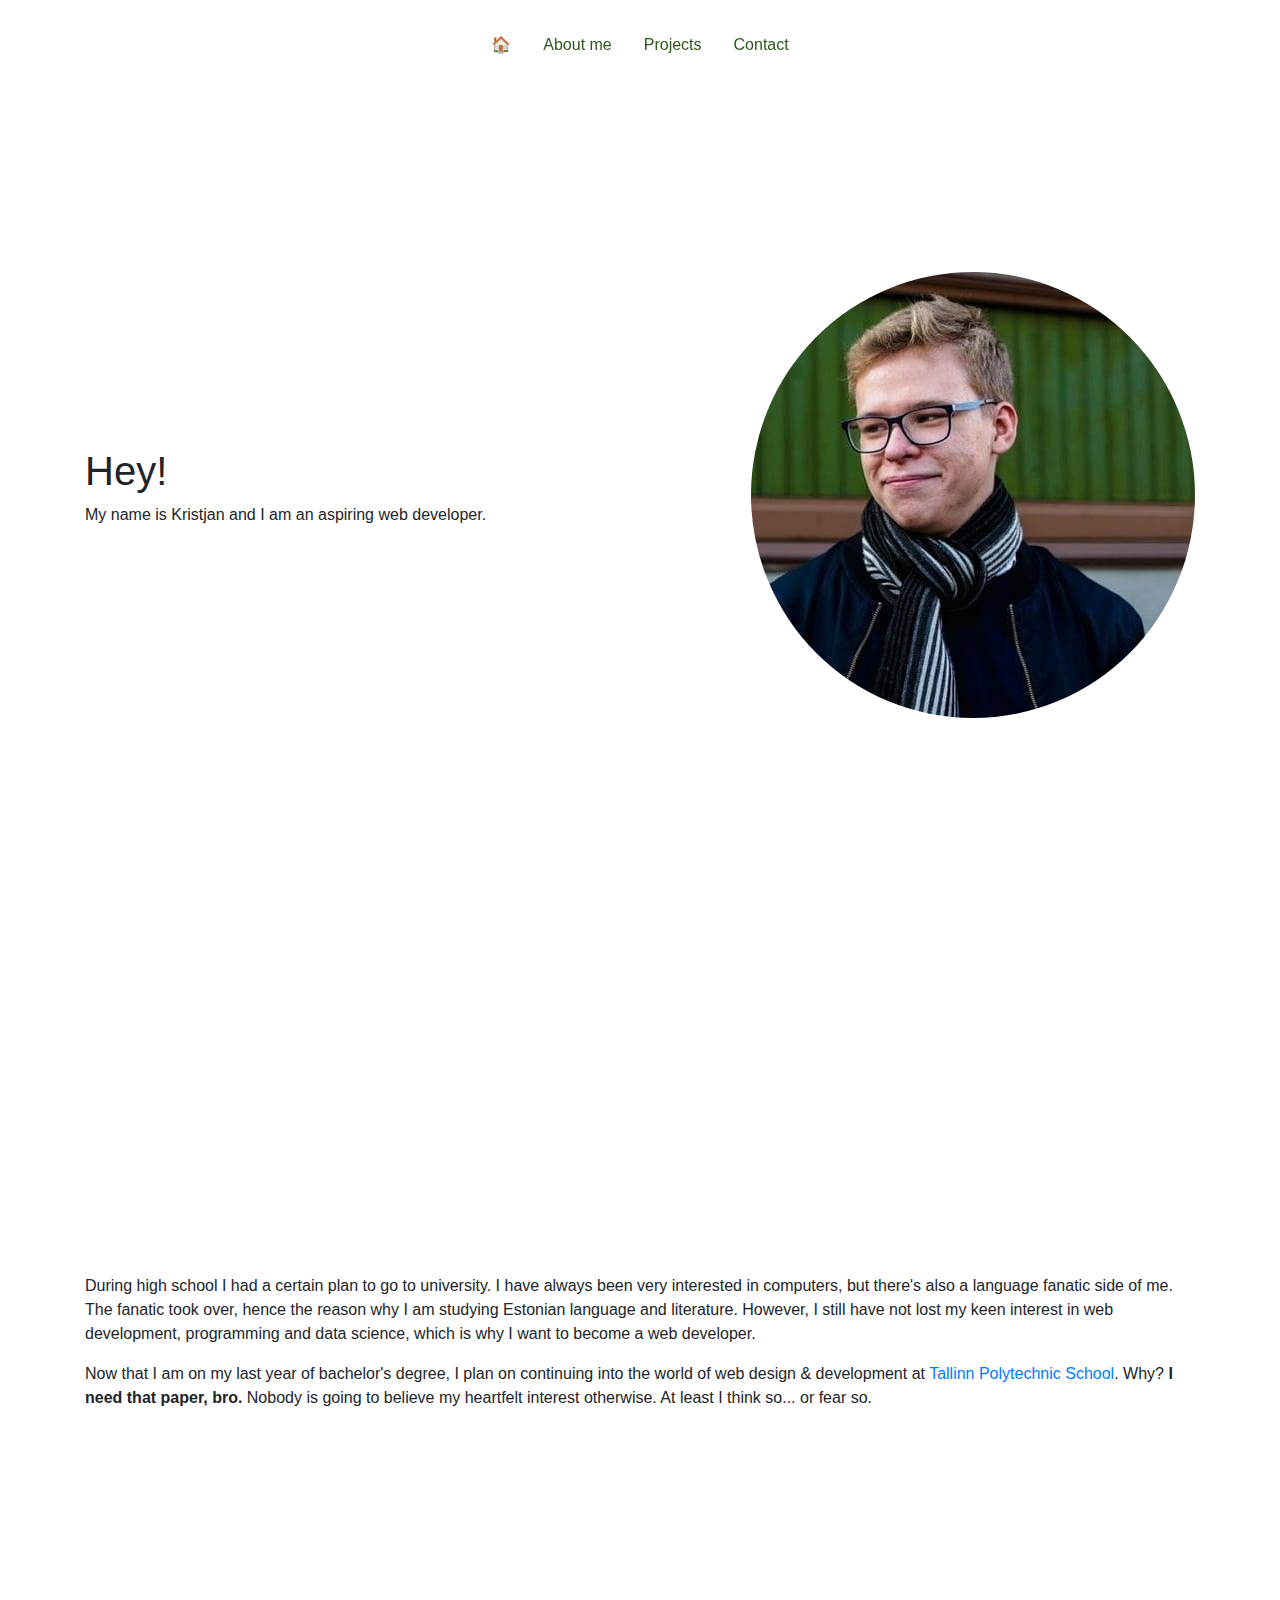
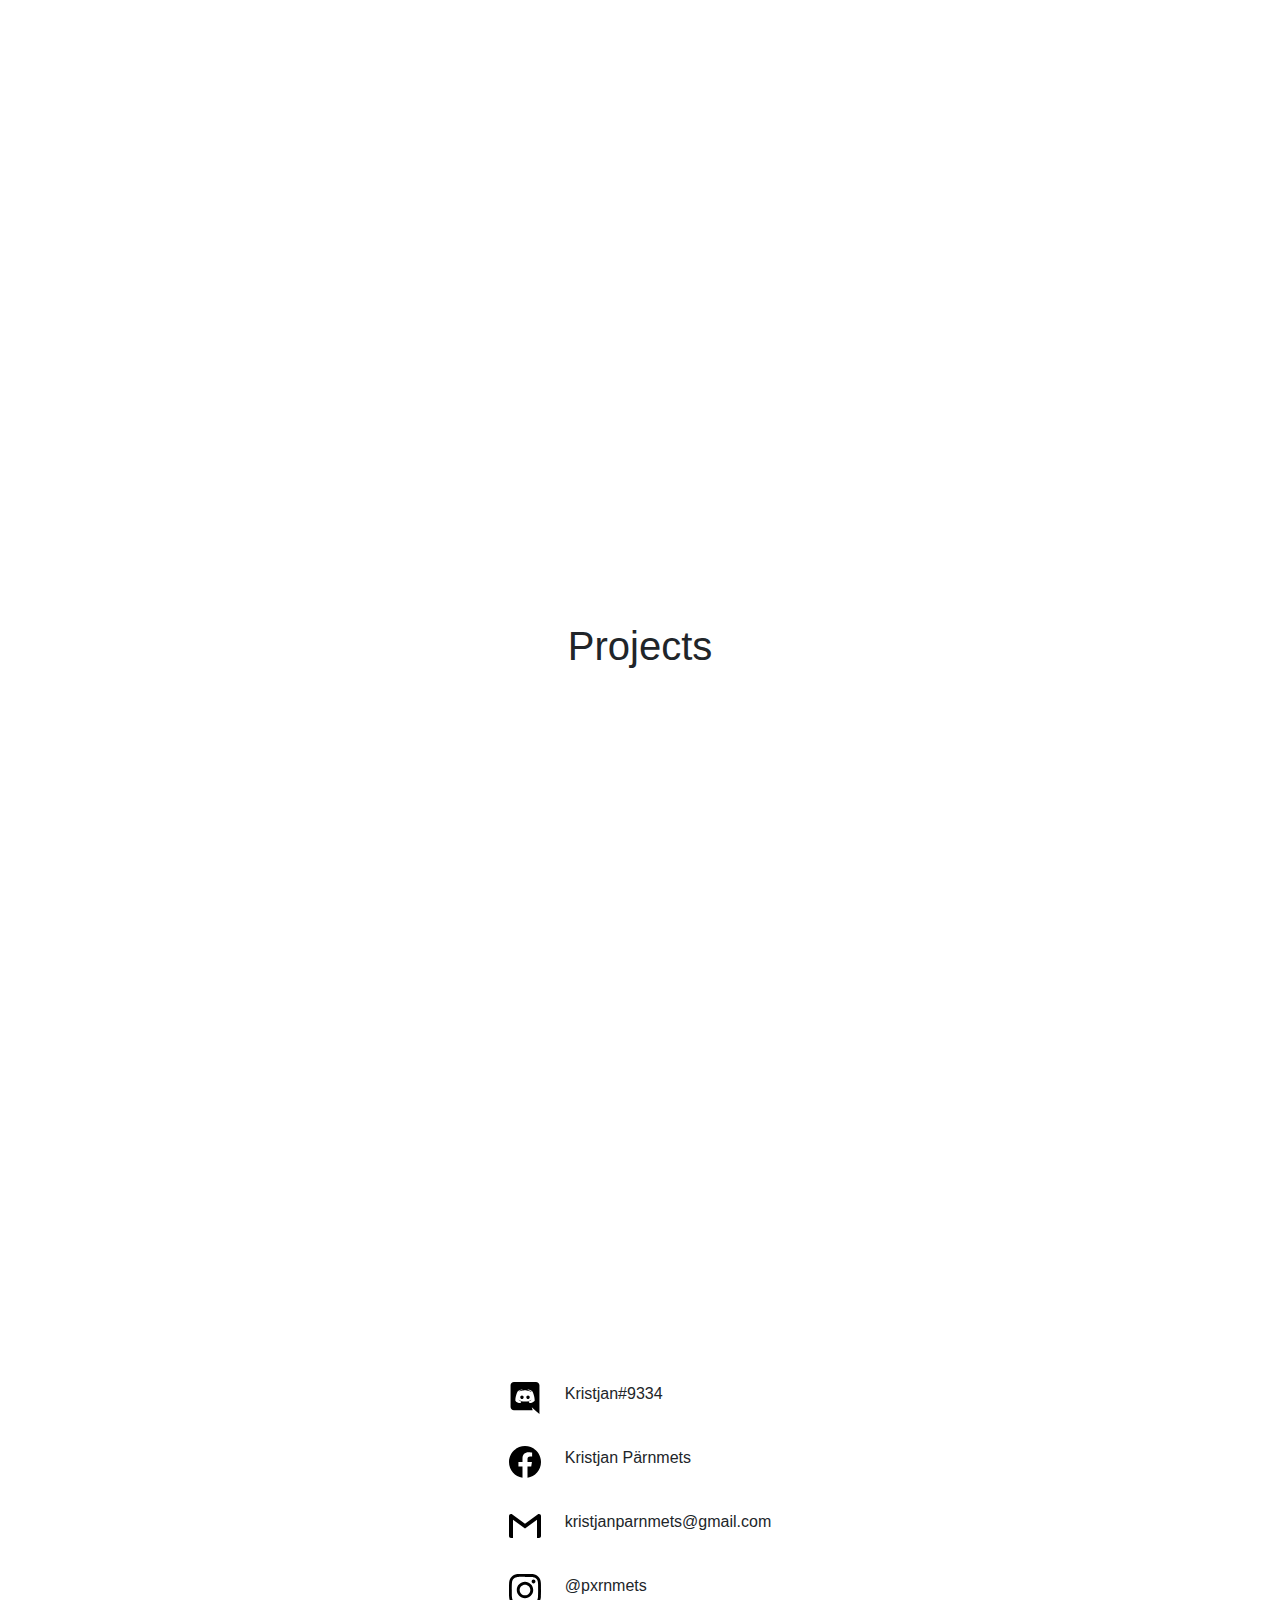
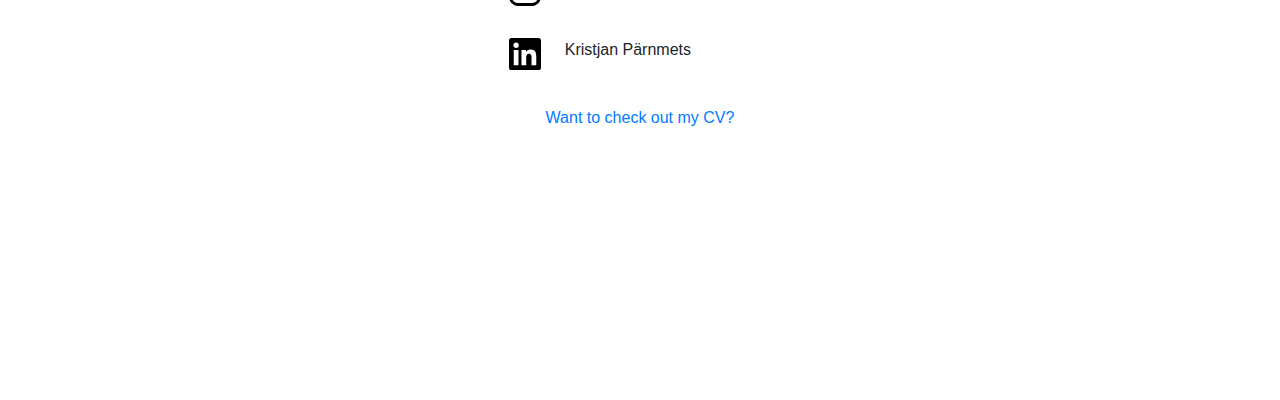
==== index.html @ a46b27df "analytics" ====
<!DOCTYPE html>
<html lang="en">

<head>
    <meta charset="UTF-8">
    <meta name="viewport" content="width=device-width, initial-scale=1.0">
    <title>Kristjan Pärnmets</title>
    <link rel="stylesheet" href="style.css">
    <link rel="stylesheet" href="https://maxcdn.bootstrapcdn.com/bootstrap/4.5.2/css/bootstrap.min.css">
    <link rel="stylesheet" href="https://cdnjs.cloudflare.com/ajax/libs/animate.css/4.1.1/animate.min.css" />
    <!-- Global site tag (gtag.js) - Google Analytics -->
    <script async src="https://www.googletagmanager.com/gtag/js?id=UA-174693673-1"></script>
    <script>
        window.dataLayer = window.dataLayer || [];

        function gtag() {
            dataLayer.push(arguments);
        }
        gtag('js', new Date());

        gtag('config', 'UA-174693673-1');
    </script>

</head>

<body>
    <div id="container" class="container">
        <ul id="nav" class="nav justify-content-center align-items-center sticky-top">
            <li class="nav-item">
                <a class="nav-link" href="#container">🏠</a>
            </li>
            <li class="nav-item">
                <a class="nav-link" href="#aboutme">About me</a>
            </li>
            <li class="nav-item">
                <a class="nav-link" href="#projects">Projects</a>
            </li>
            <li class="nav-item">
                <a class="nav-link" href="#contact">Contact</a>
            </li>
        </ul>

        <section id="header" class="d-flex">
            <div>
                <h1>Hey!</h1>
                <p>My name is Kristjan and I am an aspiring web developer.</p>
            </div>
            <img class="img-fluid" src="./img/mina.jpg" alt="picture of me">
        </section>

        <section id="aboutme" class="d-flex justify-content-center align-items-center flex-column">
            <p>During high school I had a certain plan to go to university. I have always been very interested in
                computers, but there's also a language fanatic side of me. The fanatic took over, hence the reason why I
                am studying Estonian language and literature. However, I still have not lost my keen interest in web
                development, programming and data science, which is why I want to become a web developer.</p>
            <p>Now that I am on my last year of bachelor's degree, I plan on continuing into the world of web design &
                development at <a href="https://www.tptlive.ee/">Tallinn Polytechnic School</a>. Why? <strong>I need
                    that paper, bro.</strong> Nobody is going
                to believe my heartfelt interest otherwise. At least I think so... or fear so.</p>
        </section>

        <section id="projects" class="d-flex justify-content-center align-items-center">
            <h1>Projects</h1>
        </section>

        <section id="contact" class="row justify-content-center align-items-center flex-column">
            <div class="col-auto">
                <table class="table table-responsive table-borderless">
                    <tr>
                        <td>
                            <img src="./img/discord.svg" alt="Discord">
                        </td>
                        <td>
                            <p>Kristjan#9334</p>
                        </td>
                    </tr>
                    <tr>
                        <td><img src="./img/facebook.svg" alt="Facebook"></td>
                        <td>
                            <p>Kristjan Pärnmets</p>
                        </td>
                    </tr>
                    <tr>
                        <td><img src="./img/gmail.svg" alt="Gmail"></td>
                        <td>
                            <p>kristjanparnmets@gmail.com</p>
                        </td>
                    </tr>
                    <tr>
                        <td><img src="./img/instagram.svg" alt="Instagram"></td>
                        <td>
                            <p>@pxrnmets</p>
                        </td>
                    </tr>
                    <tr>
                        <td><img src="./img/linkedin.svg" alt="LinkedIn"></td>
                        <td>
                            <p>Kristjan Pärnmets</p>
                        </td>
                    </tr>
                </table>
            </div>
            <a class="text-center" href="cv.html" id="cv">Want to check out my CV?</a>
        </section>
    </div>

    <script src="https://ajax.googleapis.com/ajax/libs/jquery/3.5.1/jquery.min.js"></script>
    <script src="https://cdnjs.cloudflare.com/ajax/libs/popper.js/1.16.0/umd/popper.min.js"></script>
    <script src="https://maxcdn.bootstrapcdn.com/bootstrap/4.5.2/js/bootstrap.min.js"></script>
</body>

</html>
---- style.css ----
* {
    margin: 0;
    padding: 0;
    box-sizing: border-box;
}

html {
    scroll-behavior: smooth;
}

#header img {
    border-radius: 50%;
}

#header {
    height: 90vh;
    justify-content: space-between;
    align-items: center;
}

#aboutme,
#projects,
#contact {
    height: 100vh;
}

.nav {
    height: 10vh;
}

.nav li a {
    text-decoration: none;
    color: #2D561D;
    font-weight: 500;
}

.nav li a:hover {
    animation: tada;
    animation-duration: 1s;
}

#contact img {
    width: 2rem;
    height: 2rem;
}

.social-icon {
    display: flex;
}

#cv_header {
    padding-bottom: 2rem;
}

@media screen and (max-width: 768px) {
    #header {
        flex-direction: column;
        justify-content: center;
        text-align: center;
    }
}
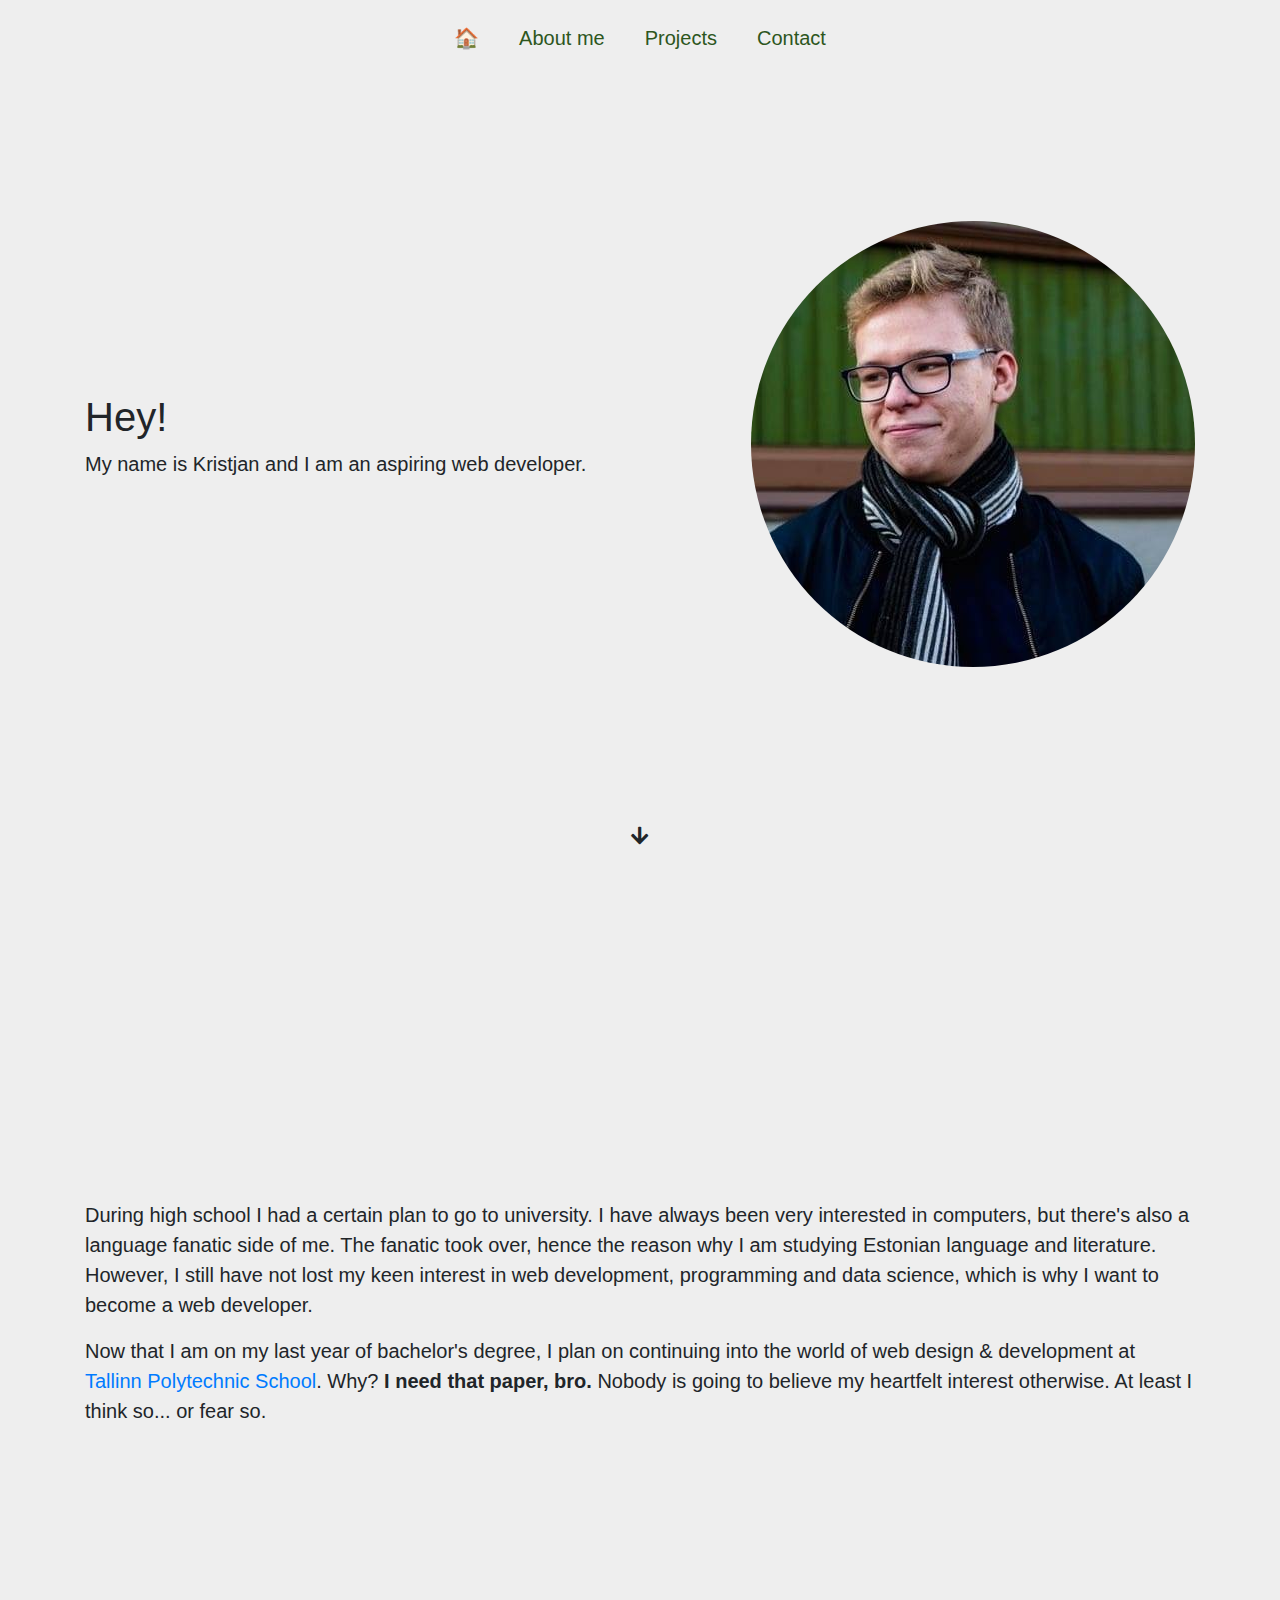
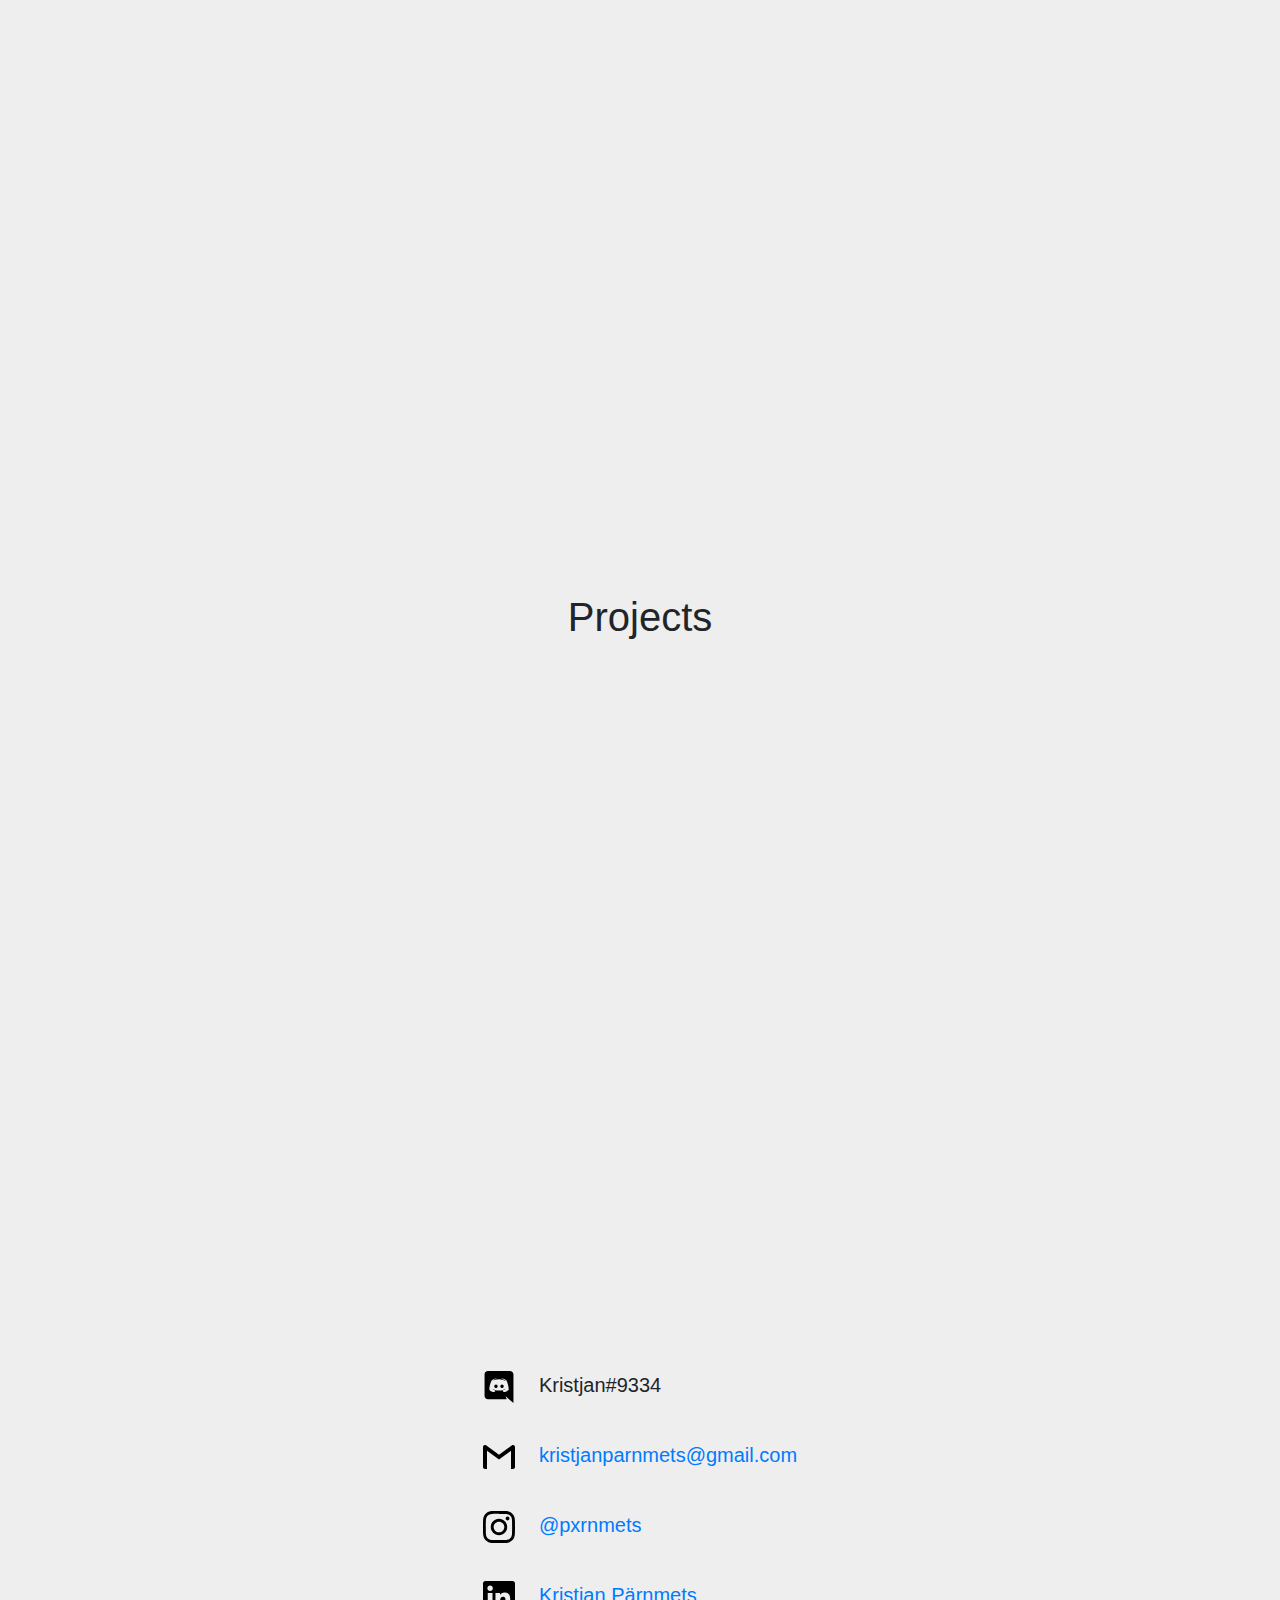
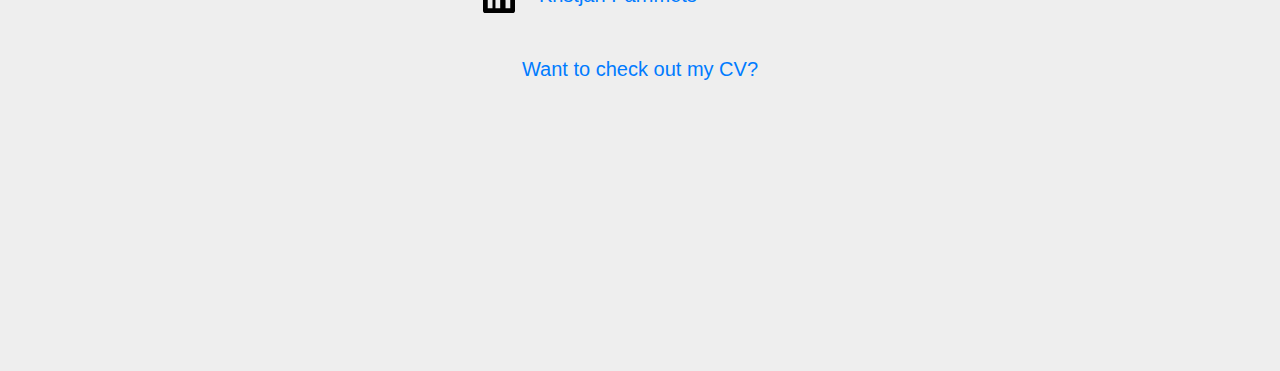
==== commit 2b2718d4: "responsive nav" ====
--- a/index.html
+++ b/index.html
@@ -6,8 +6,10 @@
     <meta name="viewport" content="width=device-width, initial-scale=1.0">
     <title>Kristjan Pärnmets</title>
     <link rel="stylesheet" href="style.css">
+    <link href="./font-awesome/css/all.css" rel="stylesheet">
     <link rel="stylesheet" href="https://maxcdn.bootstrapcdn.com/bootstrap/4.5.2/css/bootstrap.min.css">
     <link rel="stylesheet" href="https://cdnjs.cloudflare.com/ajax/libs/animate.css/4.1.1/animate.min.css" />
+    <script src="index.js"></script>
     <!-- Global site tag (gtag.js) - Google Analytics -->
     <script async src="https://www.googletagmanager.com/gtag/js?id=UA-174693673-1"></script>
     <script>
@@ -25,27 +27,39 @@
 
 <body>
     <div id="container" class="container">
-        <ul id="nav" class="nav justify-content-center align-items-center sticky-top">
-            <li class="nav-item">
-                <a class="nav-link" href="#container">🏠</a>
-            </li>
-            <li class="nav-item">
-                <a class="nav-link" href="#aboutme">About me</a>
-            </li>
-            <li class="nav-item">
-                <a class="nav-link" href="#projects">Projects</a>
-            </li>
-            <li class="nav-item">
-                <a class="nav-link" href="#contact">Contact</a>
-            </li>
-        </ul>
+        <nav class="navbar navbar-expand-lg">
+            <button class="navbar-toggler ml-auto" type="button" data-toggle="collapse" data-target="#navbar">
+                <i class="fas fa-bars"></i>
+            </button>
+            <div class="collapse navbar-collapse justify-content-center" id="navbar">
+                <ul class="navbar-nav text-right mt-2 mt-lg-0">
+                    <li class="nav-item" data-toggle="collapse" data-target=".navbar-collapse">
+                        <a class="nav-link" href="#container">🏠</a>
+                    </li>
+                    <li class="nav-item" data-toggle="collapse" data-target=".navbar-collapse">
+                        <a class="nav-link" href="#aboutme">About me</a>
+                    </li>
+                    <li class="nav-item" data-toggle="collapse" data-target=".navbar-collapse">
+                        <a class="nav-link" href="#projects">Projects</a>
+                    </li>
+                    <li class="nav-item" data-toggle="collapse" data-target=".navbar-collapse">
+                        <a class="nav-link" href="#contact">Contact</a>
+                    </li>
+                </ul>
+            </div>
+        </nav>
 
-        <section id="header" class="d-flex">
-            <div>
-                <h1>Hey!</h1>
-                <p>My name is Kristjan and I am an aspiring web developer.</p>
+        <section>
+            <div id="header">
+                <div>
+                    <h1>Hey!</h1>
+                    <p>My name is Kristjan and I am an aspiring web developer.</p>
+                </div>
+                <img class="img-fluid" src="./img/mina.jpg" alt="picture of me">
             </div>
-            <img class="img-fluid" src="./img/mina.jpg" alt="picture of me">
+            <div class="d-flex justify-content-center">
+                <i id="scroll-down" class="fas fa-arrow-down"></i>
+            </div>
         </section>
 
         <section id="aboutme" class="d-flex justify-content-center align-items-center flex-column">
@@ -75,27 +89,22 @@
                         </td>
                     </tr>
                     <tr>
-                        <td><img src="./img/facebook.svg" alt="Facebook"></td>
-                        <td>
-                            <p>Kristjan Pärnmets</p>
-                        </td>
-                    </tr>
-                    <tr>
                         <td><img src="./img/gmail.svg" alt="Gmail"></td>
                         <td>
-                            <p>kristjanparnmets@gmail.com</p>
+                            <p><a href="mailto:kristjanparnmets@gmail.com">kristjanparnmets@gmail.com</a></p>
                         </td>
                     </tr>
                     <tr>
                         <td><img src="./img/instagram.svg" alt="Instagram"></td>
                         <td>
-                            <p>@pxrnmets</p>
+                            <p><a href="https://www.instagram.com/pxrnmets" target="_blank">@pxrnmets</a></p>
                         </td>
                     </tr>
                     <tr>
                         <td><img src="./img/linkedin.svg" alt="LinkedIn"></td>
                         <td>
-                            <p>Kristjan Pärnmets</p>
+                            <p><a href="https://www.linkedin.com/in/kristjan-parnmets/" target="_blank">Kristjan
+                                    Pärnmets</a></p>
                         </td>
                     </tr>
                 </table>
--- a/style.css
+++ b/style.css
@@ -1,61 +1,101 @@
 * {
-    margin: 0;
-    padding: 0;
-    box-sizing: border-box;
+  margin: 0;
+  padding: 0;
+  box-sizing: border-box;
 }
 
 html {
-    scroll-behavior: smooth;
+  scroll-behavior: smooth;
+}
+
+body {
+  background-color: #eeeeee !important;
+  font-size: 1.25rem !important;
 }
 
 #header img {
-    border-radius: 50%;
+  border-radius: 50%;
 }
 
 #header {
-    height: 90vh;
-    justify-content: space-between;
-    align-items: center;
+  height: 85vh;
+  display: flex;
+  flex-direction: row;
+  justify-content: space-between;
+  align-items: center;
+}
+
+#scroll-down {
+  height: 5vh;
+  text-align: center;
 }
 
 #aboutme,
 #projects,
 #contact {
-    height: 100vh;
+  height: 100vh;
 }
 
 .nav {
-    height: 10vh;
+  height: 10vh;
 }
 
-.nav li a {
-    text-decoration: none;
-    color: #2D561D;
-    font-weight: 500;
+#navbar ul li a {
+  text-decoration: none;
+  color: #2d561d;
+  font-weight: 500;
+  padding: 15px 20px 0px 20px;
 }
 
-.nav li a:hover {
-    animation: tada;
-    animation-duration: 1s;
+#navbar ul li a:hover {
+  animation: tada;
+  animation-duration: 1s;
 }
 
 #contact img {
-    width: 2rem;
-    height: 2rem;
+  width: 2rem;
+  height: 2rem;
 }
 
 .social-icon {
-    display: flex;
+  display: flex;
 }
 
 #cv_header {
-    padding-bottom: 2rem;
+  padding-bottom: 2rem;
+}
+
+.cv_container {
+  width: 60%;
+}
+
+#leftcolumn {
+  background-color: #f0f0f0;
+  color: #1f1f1f;
+}
+
+#rightcolumn {
+  background-color: #1f1f1f;
+  color: #f0f0f0;
+}
+
+.fname,
+.lname {
+  font-size: 5rem;
+}
+
+button:focus {
+  outline: none !important;
 }
 
 @media screen and (max-width: 768px) {
-    #header {
-        flex-direction: column;
-        justify-content: center;
-        text-align: center;
-    }
+  #header {
+    flex-direction: column;
+    justify-content: center;
+    text-align: center;
+  }
+
+  #navbar ul li a:hover {
+    animation: none;
+  }
 }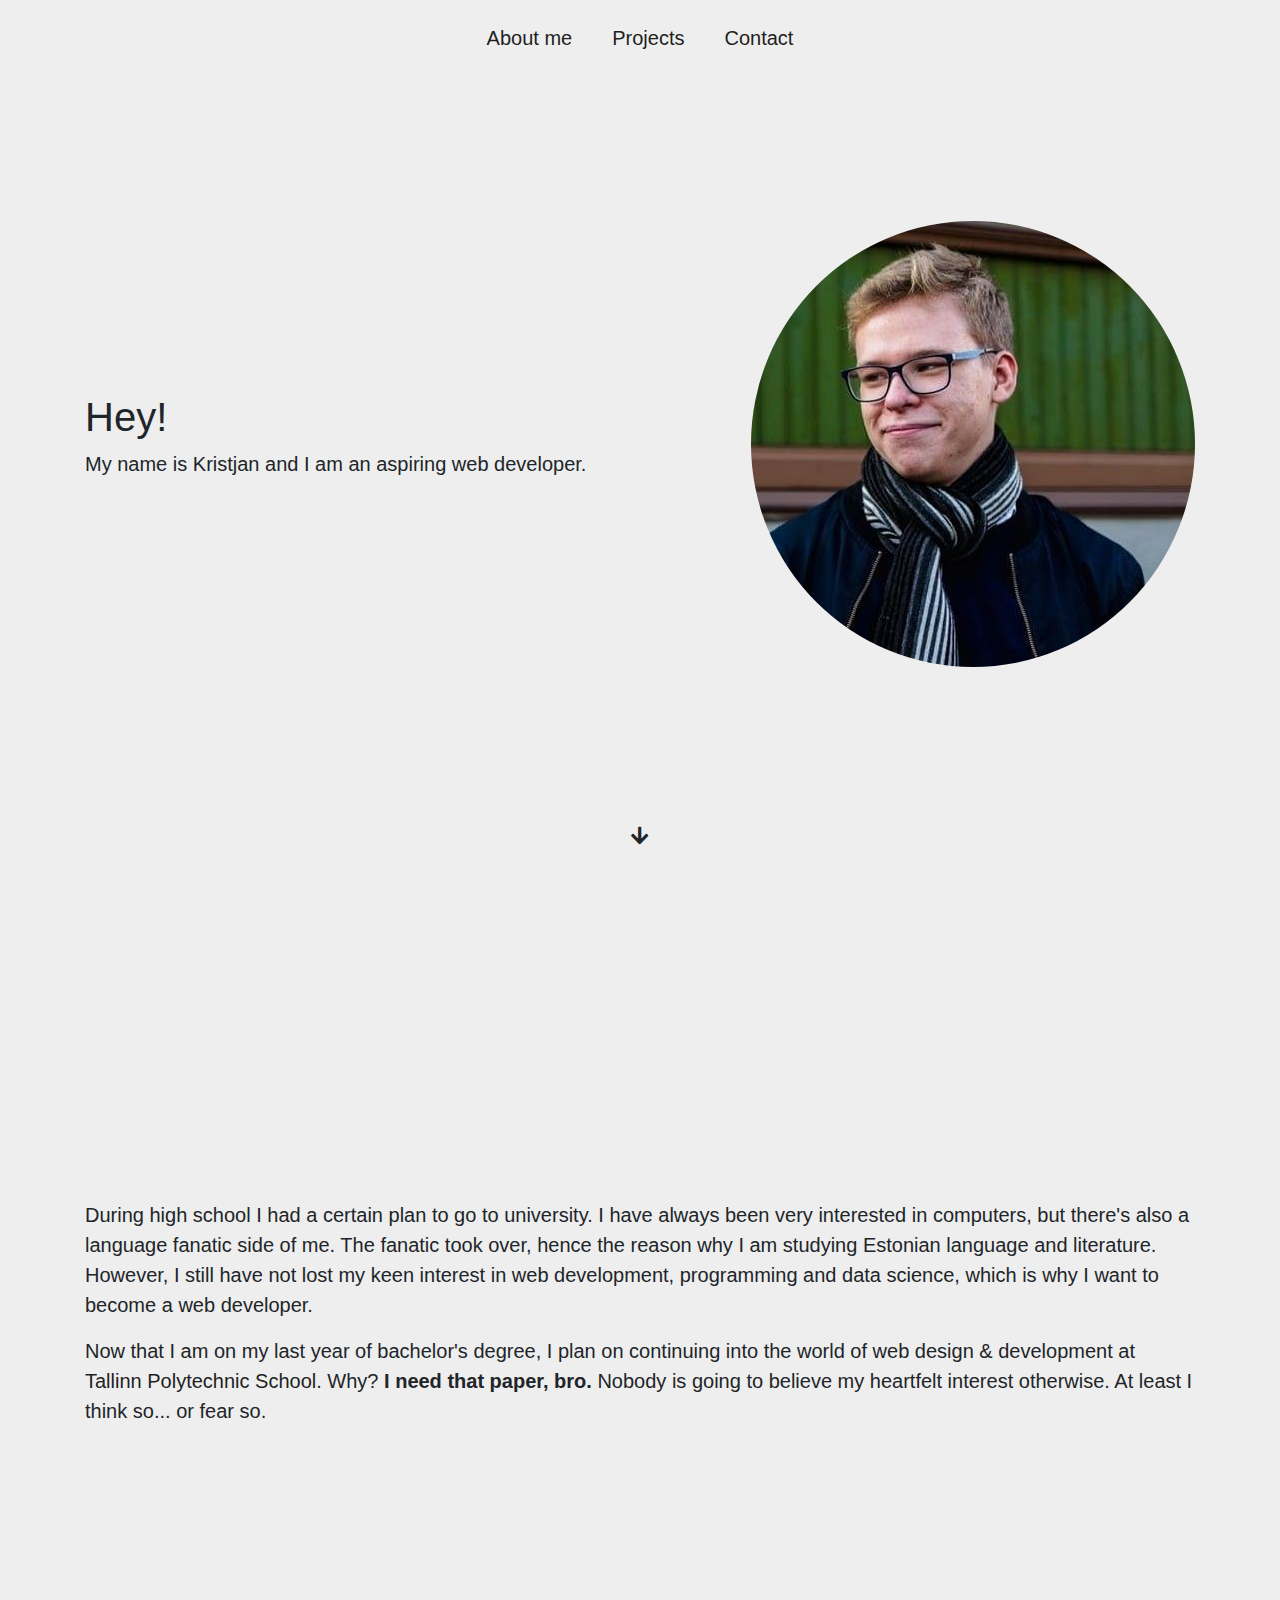
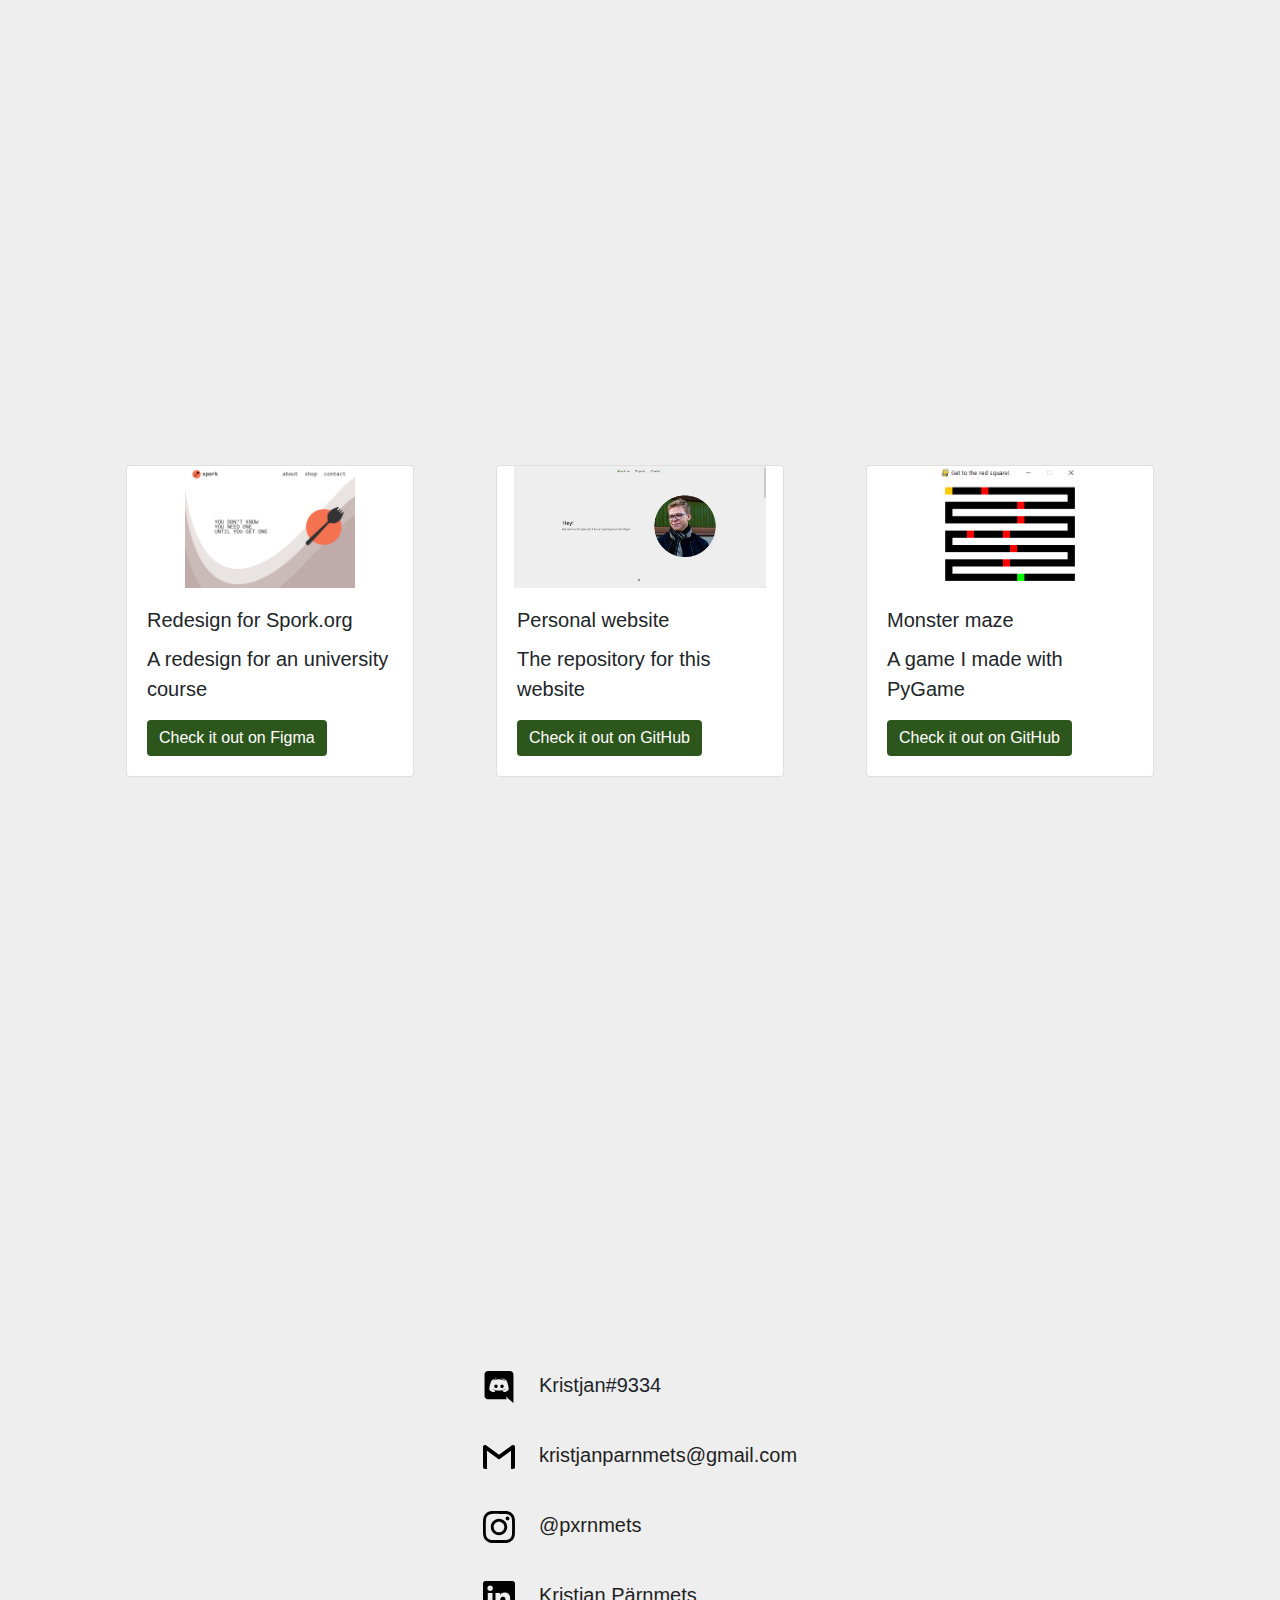
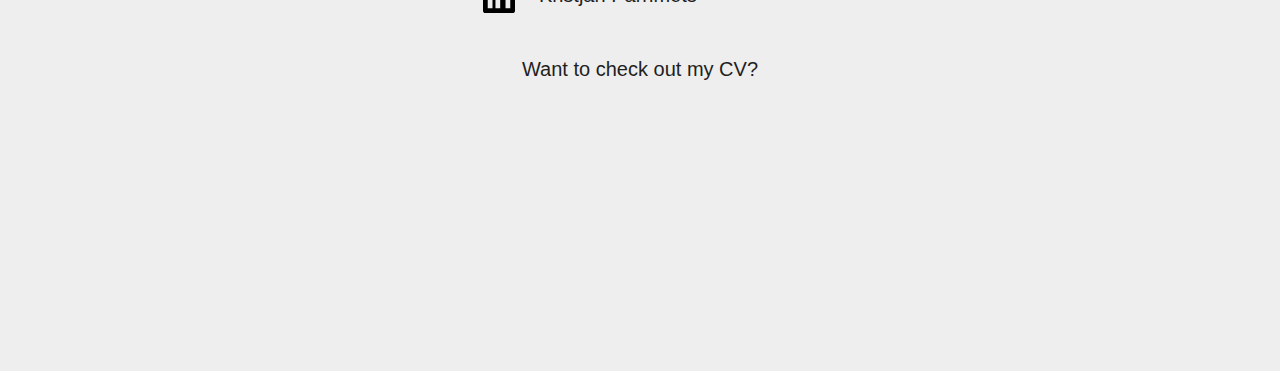
==== commit 582013e9: "projects + tweaks" ====
--- a/index.html
+++ b/index.html
@@ -2,120 +2,152 @@
 <html lang="en">
 
 <head>
-    <meta charset="UTF-8">
-    <meta name="viewport" content="width=device-width, initial-scale=1.0">
-    <title>Kristjan Pärnmets</title>
-    <link rel="stylesheet" href="style.css">
-    <link href="./font-awesome/css/all.css" rel="stylesheet">
-    <link rel="stylesheet" href="https://maxcdn.bootstrapcdn.com/bootstrap/4.5.2/css/bootstrap.min.css">
-    <link rel="stylesheet" href="https://cdnjs.cloudflare.com/ajax/libs/animate.css/4.1.1/animate.min.css" />
-    <script src="index.js"></script>
-    <!-- Global site tag (gtag.js) - Google Analytics -->
-    <script async src="https://www.googletagmanager.com/gtag/js?id=UA-174693673-1"></script>
-    <script>
-        window.dataLayer = window.dataLayer || [];
+  <meta charset="UTF-8" />
+  <meta name="viewport" content="width=device-width, initial-scale=1.0" />
+  <title>Kristjan Pärnmets</title>
+  <link rel="stylesheet" href="style.css" />
+  <link href="./font-awesome/css/all.css" rel="stylesheet" />
+  <link rel="stylesheet" href="https://maxcdn.bootstrapcdn.com/bootstrap/4.5.2/css/bootstrap.min.css" />
+  <link rel="stylesheet" href="https://cdnjs.cloudflare.com/ajax/libs/animate.css/4.1.1/animate.min.css" />
+  <script src="index.js"></script>
+  <!-- Global site tag (gtag.js) - Google Analytics -->
+  <script async src="https://www.googletagmanager.com/gtag/js?id=UA-174693673-1"></script>
+  <script>
+    window.dataLayer = window.dataLayer || [];
 
-        function gtag() {
-            dataLayer.push(arguments);
-        }
-        gtag('js', new Date());
-
-        gtag('config', 'UA-174693673-1');
-    </script>
-
+    function gtag() {
+      dataLayer.push(arguments);
+    }
+    gtag("js", new Date());
+    gtag("config", "UA-174693673-1");
+  </script>
 </head>
 
 <body>
-    <div id="container" class="container">
-        <nav class="navbar navbar-expand-lg">
-            <button class="navbar-toggler ml-auto" type="button" data-toggle="collapse" data-target="#navbar">
-                <i class="fas fa-bars"></i>
-            </button>
-            <div class="collapse navbar-collapse justify-content-center" id="navbar">
-                <ul class="navbar-nav text-right mt-2 mt-lg-0">
-                    <li class="nav-item" data-toggle="collapse" data-target=".navbar-collapse">
-                        <a class="nav-link" href="#container">🏠</a>
-                    </li>
-                    <li class="nav-item" data-toggle="collapse" data-target=".navbar-collapse">
-                        <a class="nav-link" href="#aboutme">About me</a>
-                    </li>
-                    <li class="nav-item" data-toggle="collapse" data-target=".navbar-collapse">
-                        <a class="nav-link" href="#projects">Projects</a>
-                    </li>
-                    <li class="nav-item" data-toggle="collapse" data-target=".navbar-collapse">
-                        <a class="nav-link" href="#contact">Contact</a>
-                    </li>
-                </ul>
-            </div>
-        </nav>
+  <div id="container" class="container">
+    <nav class="navbar navbar-expand-lg">
+      <button class="navbar-toggler ml-auto mt-3" type="button" data-toggle="collapse" data-target="#navbar">
+        <i class="fas fa-bars"></i>
+      </button>
+      <div class="collapse navbar-collapse justify-content-center" id="navbar">
+        <ul class="navbar-nav text-right mt-2 mt-lg-0">
+          <li class="nav-item">
+            <a class="nav-link" href="#aboutme">About me</a>
+          </li>
+          <li class="nav-item">
+            <a class="nav-link" href="#projects">Projects</a>
+          </li>
+          <li class="nav-item">
+            <a class="nav-link" href="#contact">Contact</a>
+          </li>
+        </ul>
+      </div>
+    </nav>
 
-        <section>
-            <div id="header">
-                <div>
-                    <h1>Hey!</h1>
-                    <p>My name is Kristjan and I am an aspiring web developer.</p>
-                </div>
-                <img class="img-fluid" src="./img/mina.jpg" alt="picture of me">
-            </div>
-            <div class="d-flex justify-content-center">
-                <i id="scroll-down" class="fas fa-arrow-down"></i>
-            </div>
-        </section>
+    <section>
+      <div id="header">
+        <div>
+          <h1>Hey!</h1>
+          <p>My name is Kristjan and I am an aspiring web developer.</p>
+        </div>
+        <img class="img-fluid" src="./img/mina.jpg" alt="picture of me" />
+      </div>
+      <div class="d-flex justify-content-center">
+        <i id="scroll-down" class="fas fa-arrow-down"></i>
+      </div>
+    </section>
 
-        <section id="aboutme" class="d-flex justify-content-center align-items-center flex-column">
-            <p>During high school I had a certain plan to go to university. I have always been very interested in
-                computers, but there's also a language fanatic side of me. The fanatic took over, hence the reason why I
-                am studying Estonian language and literature. However, I still have not lost my keen interest in web
-                development, programming and data science, which is why I want to become a web developer.</p>
-            <p>Now that I am on my last year of bachelor's degree, I plan on continuing into the world of web design &
-                development at <a href="https://www.tptlive.ee/">Tallinn Polytechnic School</a>. Why? <strong>I need
-                    that paper, bro.</strong> Nobody is going
-                to believe my heartfelt interest otherwise. At least I think so... or fear so.</p>
-        </section>
+    <section id="aboutme" class="d-flex justify-content-center align-items-center flex-column">
+      <p>
+        During high school I had a certain plan to go to university. I have
+        always been very interested in computers, but there's also a language
+        fanatic side of me. The fanatic took over, hence the reason why I am
+        studying Estonian language and literature. However, I still have not
+        lost my keen interest in web development, programming and data
+        science, which is why I want to become a web developer.
+      </p>
+      <p>Now that I am on my last year of bachelor's degree, I plan on continuing into the world of web design &
+        development at <a href="https://www.tptlive.ee/">Tallinn Polytechnic School</a>. Why? <strong>I need that paper,
+          bro.</strong> Nobody is going to believe my heartfelt interest otherwise. At least I think so... or fear so.
+      </p>
+    </section>
 
-        <section id="projects" class="d-flex justify-content-center align-items-center">
-            <h1>Projects</h1>
-        </section>
+    <section id="projects" class="d-flex justify-content-around align-items-center">
+      <div class="card" style="width: 18rem;">
+        <img class="card-img-top" src="/img/spork.png" alt="Card image cap">
+        <div class="card-body">
+          <h5 class="card-title">Redesign for Spork.org</h5>
+          <p class="card-text">A redesign for an university course</p>
+          <a href="https://www.figma.com/file/dTFSFU1gtjsjzb2PeCRxdK/spork.org-redesign?node-id=0%3A1"
+            class="btn btn-primary" target="_blank">Check it out on Figma</a>
+        </div>
+      </div>
 
-        <section id="contact" class="row justify-content-center align-items-center flex-column">
-            <div class="col-auto">
-                <table class="table table-responsive table-borderless">
-                    <tr>
-                        <td>
-                            <img src="./img/discord.svg" alt="Discord">
-                        </td>
-                        <td>
-                            <p>Kristjan#9334</p>
-                        </td>
-                    </tr>
-                    <tr>
-                        <td><img src="./img/gmail.svg" alt="Gmail"></td>
-                        <td>
-                            <p><a href="mailto:kristjanparnmets@gmail.com">kristjanparnmets@gmail.com</a></p>
-                        </td>
-                    </tr>
-                    <tr>
-                        <td><img src="./img/instagram.svg" alt="Instagram"></td>
-                        <td>
-                            <p><a href="https://www.instagram.com/pxrnmets" target="_blank">@pxrnmets</a></p>
-                        </td>
-                    </tr>
-                    <tr>
-                        <td><img src="./img/linkedin.svg" alt="LinkedIn"></td>
-                        <td>
-                            <p><a href="https://www.linkedin.com/in/kristjan-parnmets/" target="_blank">Kristjan
-                                    Pärnmets</a></p>
-                        </td>
-                    </tr>
-                </table>
-            </div>
-            <a class="text-center" href="cv.html" id="cv">Want to check out my CV?</a>
-        </section>
-    </div>
+      <div class="card" style="width: 18rem;">
+        <img class="card-img-top" src="/img/personal-website.png" alt="Card image cap">
+        <div class="card-body">
+          <h5 class="card-title">Personal website</h5>
+          <p class="card-text">The repository for this website</p>
+          <a href="https://github.com/pxska/personal-website" class="btn btn-primary" target="_blank">Check it
+            out on GitHub</a>
+        </div>
+      </div>
 
-    <script src="https://ajax.googleapis.com/ajax/libs/jquery/3.5.1/jquery.min.js"></script>
-    <script src="https://cdnjs.cloudflare.com/ajax/libs/popper.js/1.16.0/umd/popper.min.js"></script>
-    <script src="https://maxcdn.bootstrapcdn.com/bootstrap/4.5.2/js/bootstrap.min.js"></script>
+      <div class="card" style="width: 18rem;">
+        <img class="card-img-top" src="/img/monster-maze.png" alt="Card image cap">
+        <div class="card-body">
+          <h5 class="card-title">Monster maze</h5>
+          <p class="card-text">A game I made with PyGame</p>
+          <a href="https://github.com/pxska/monster-maze" class="btn btn-primary" target="_blank">Check it out
+            on GitHub</a>
+        </div>
+      </div>
+    </section>
+
+    <section id="contact" class="row justify-content-center align-items-center flex-column">
+      <div class="col-auto">
+        <table class="table table-responsive table-borderless">
+          <tr>
+            <td>
+              <img src="./img/discord.svg" alt="Discord" />
+            </td>
+            <td>
+              <p>Kristjan#9334</p>
+            </td>
+          </tr>
+          <tr>
+            <td><img src="./img/gmail.svg" alt="Gmail" /></td>
+            <td>
+              <p>
+                <a href="mailto:kristjanparnmets@gmail.com">kristjanparnmets@gmail.com</a>
+              </p>
+            </td>
+          </tr>
+          <tr>
+            <td><img src="./img/instagram.svg" alt="Instagram" /></td>
+            <td>
+              <p>
+                <a href="https://www.instagram.com/pxrnmets" target="_blank">@pxrnmets</a>
+              </p>
+            </td>
+          </tr>
+          <tr>
+            <td><img src="./img/linkedin.svg" alt="LinkedIn" /></td>
+            <td>
+              <p>
+                <a href="https://www.linkedin.com/in/kristjan-parnmets/" target="_blank">Kristjan Pärnmets</a>
+              </p>
+            </td>
+          </tr>
+        </table>
+      </div>
+      <a class="text-center" href="cv.html" id="cv">Want to check out my CV?</a>
+    </section>
+  </div>
+
+  <script src="https://ajax.googleapis.com/ajax/libs/jquery/3.5.1/jquery.min.js"></script>
+  <script src="https://cdnjs.cloudflare.com/ajax/libs/popper.js/1.16.0/umd/popper.min.js"></script>
+  <script src="https://maxcdn.bootstrapcdn.com/bootstrap/4.5.2/js/bootstrap.min.js"></script>
 </body>
 
 </html>--- a/style.css
+++ b/style.css
@@ -1,3 +1,11 @@
+/* EVERYTHING LOL */
+
+#aboutme,
+#projects,
+#contact {
+  height: 100vh;
+}
+
 * {
   margin: 0;
   padding: 0;
@@ -12,6 +20,26 @@
   background-color: #eeeeee !important;
   font-size: 1.25rem !important;
 }
+
+/* NAVBAR */
+
+.nav {
+  height: 10vh;
+}
+
+#navbar ul li a {
+  text-decoration: none;
+  color: #1f1f1f;
+  font-weight: 500;
+  padding: 15px 20px 0px 20px;
+}
+
+#navbar ul li a:hover {
+  animation: tada;
+  animation-duration: 1s;
+}
+
+/* HEADER */
 
 #header img {
   border-radius: 50%;
@@ -30,43 +58,59 @@
   text-align: center;
 }
 
-#aboutme,
-#projects,
-#contact {
-  height: 100vh;
+/* ABOUT ME PART OF THE PAGE */
+
+#aboutme a {
+  text-decoration: none;
+  color: #1f1f1f;
 }
 
-.nav {
-  height: 10vh;
+#aboutme a:hover {
+  color: #F3A712;
 }
 
-#navbar ul li a {
-  text-decoration: none;
-  color: #2d561d;
-  font-weight: 500;
-  padding: 15px 20px 0px 20px;
+/* PROJECTS PART OF THE PAGE */
+
+#projects a {
+  background-color: #2d561d;
+  border: none;
 }
 
-#navbar ul li a:hover {
-  animation: tada;
-  animation-duration: 1s;
+#projects a:hover {
+  background-color: #F3A712;
 }
+
+.card-img-top {
+  width: 100%;
+  height: 9.5vw;
+  object-fit: contain;
+}
+
+/* CONTACT PART OF THE PAGE */
 
 #contact img {
   width: 2rem;
   height: 2rem;
 }
 
+#contact a {
+  text-decoration: none;
+  color: #1f1f1f;
+  transition: all 0.15s;
+}
+
+#contact a:hover {
+  color: #F3A712;
+}
+
 .social-icon {
   display: flex;
 }
 
+/* CURRICULUM VITAE CSS*/
+
 #cv_header {
   padding-bottom: 2rem;
-}
-
-.cv_container {
-  width: 60%;
 }
 
 #leftcolumn {
@@ -84,9 +128,7 @@
   font-size: 5rem;
 }
 
-button:focus {
-  outline: none !important;
-}
+/* MOBILE RESPONSIVENESS */
 
 @media screen and (max-width: 768px) {
   #header {
@@ -98,4 +140,26 @@
   #navbar ul li a:hover {
     animation: none;
   }
+
+  #projects {
+    flex-direction: column;
+    text-align: center;
+  }
+
+  #projects a:hover {
+    background-color: #2d561d;
+  }
+
+  #projects .card-img-top {
+    display: none;
+  }
+
+  #contact a {
+    transition: none;
+  }
+
+  #contact a:hover {
+    color: #1f1f1f;
+  }
+
 }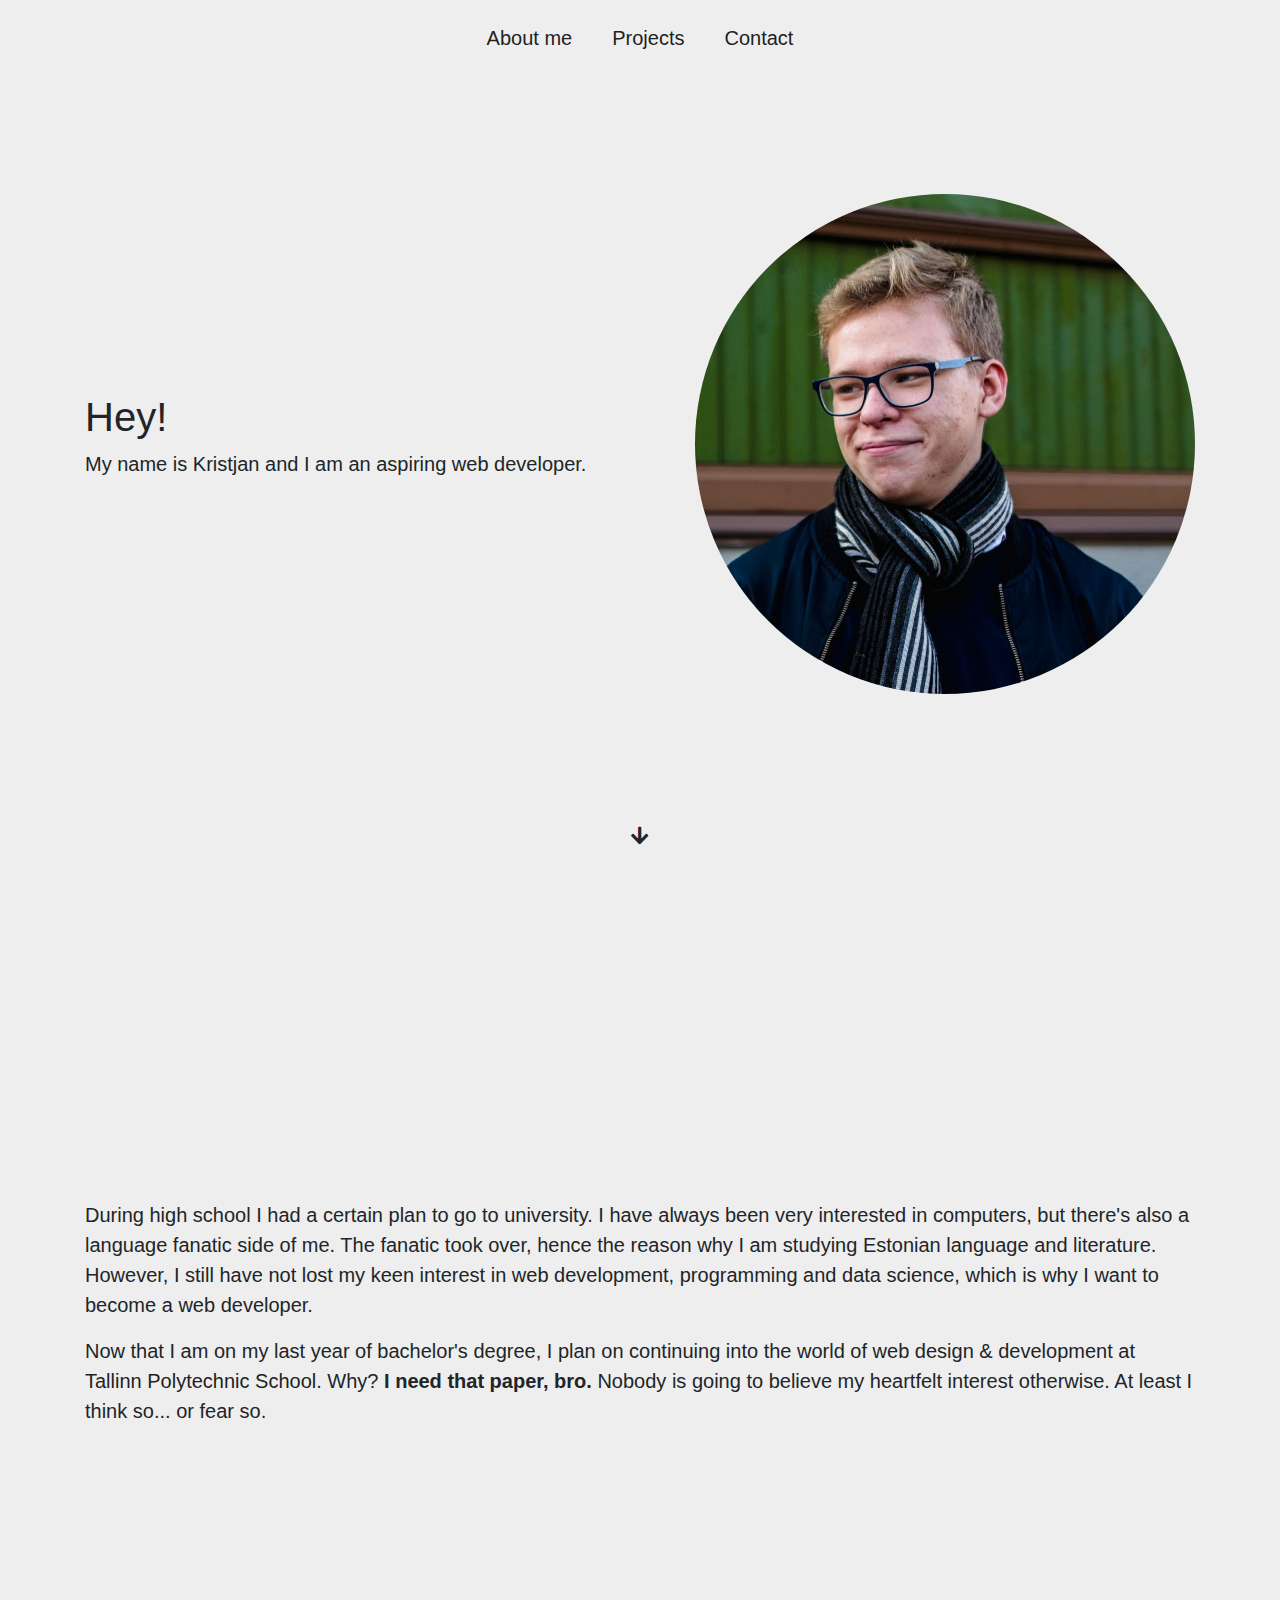
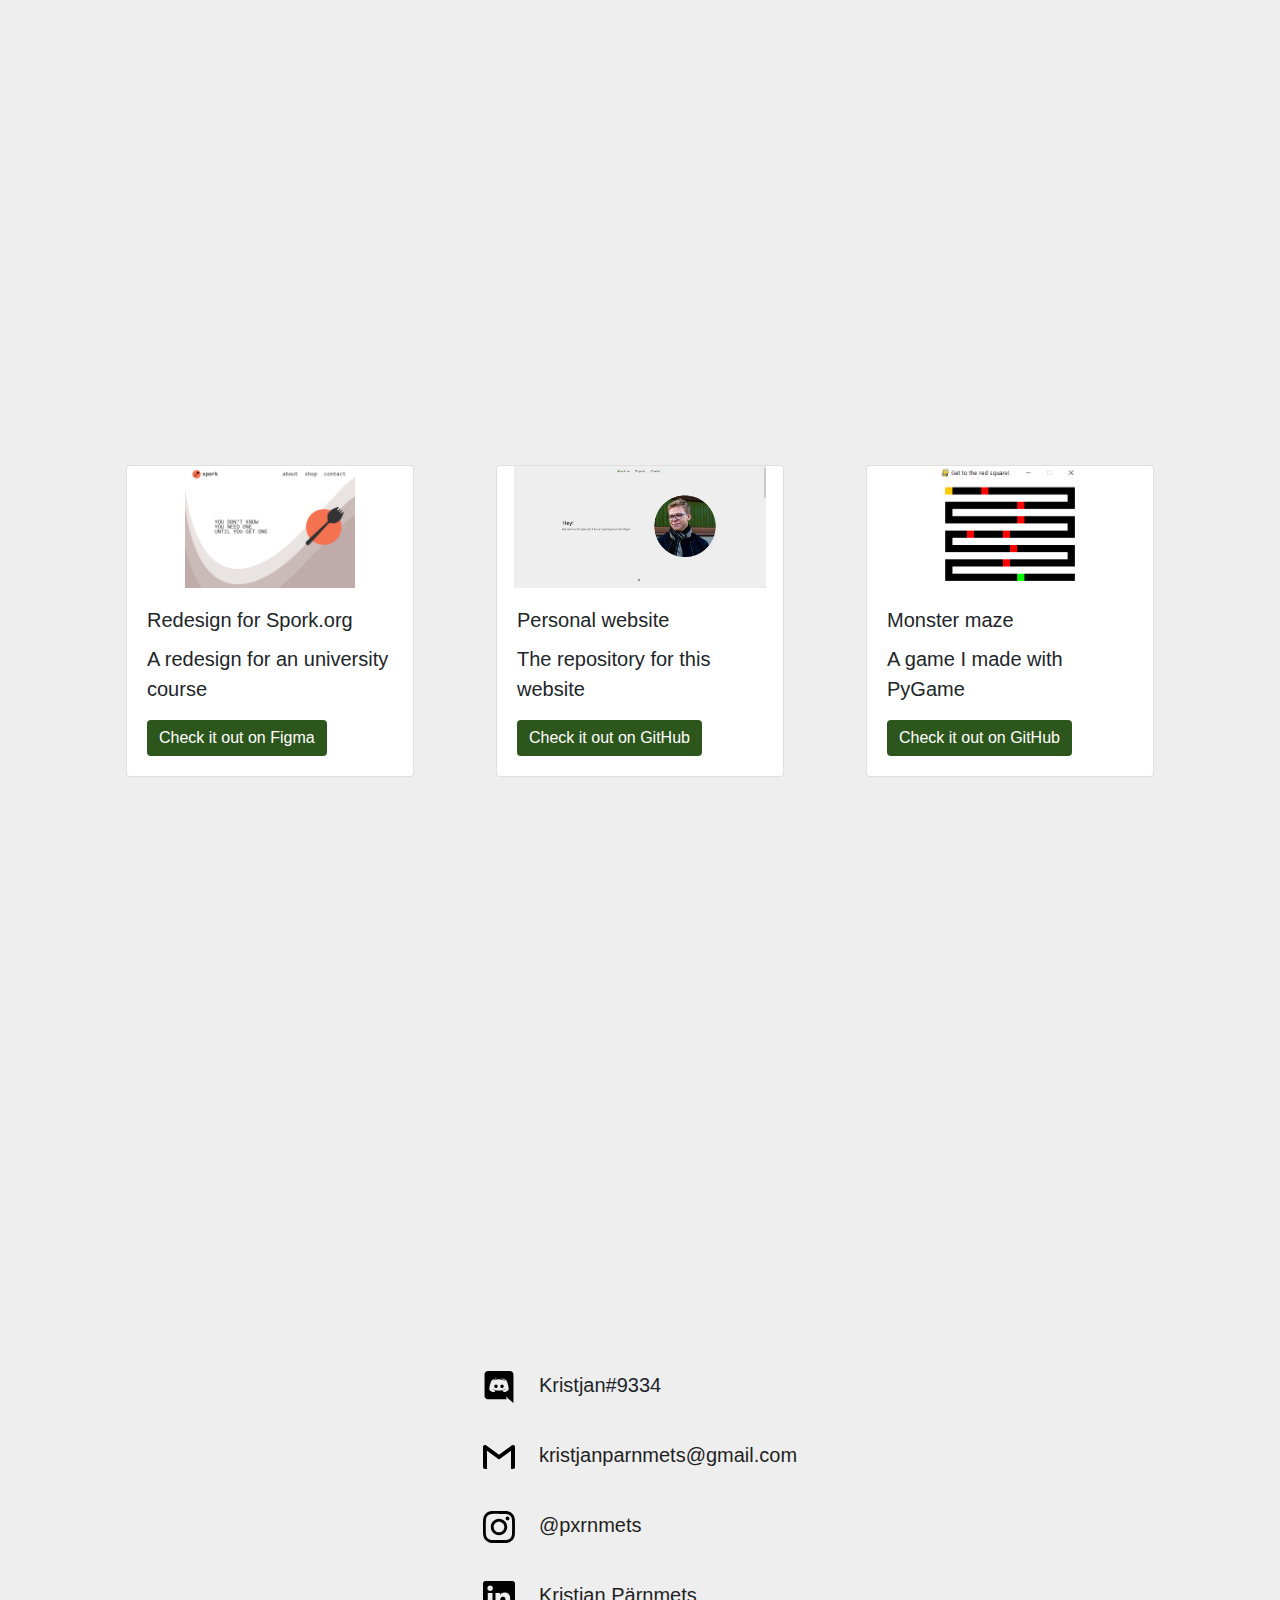
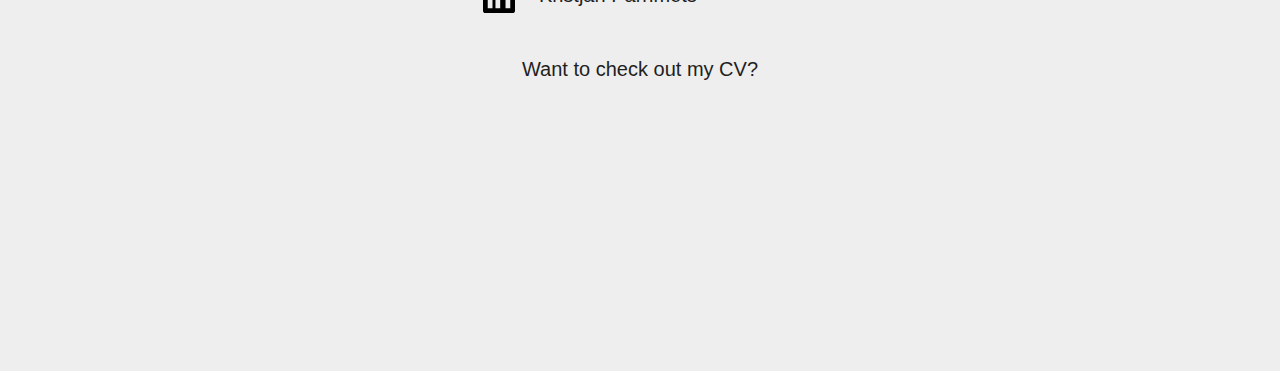
==== commit 75f9ad76: "picture changes" ====
--- a/index.html
+++ b/index.html
@@ -6,21 +6,11 @@
   <meta name="viewport" content="width=device-width, initial-scale=1.0" />
   <title>Kristjan Pärnmets</title>
   <link rel="stylesheet" href="style.css" />
+  <link rel="icon" type="image/png" href="img/favicon.png" />
   <link href="./font-awesome/css/all.css" rel="stylesheet" />
   <link rel="stylesheet" href="https://maxcdn.bootstrapcdn.com/bootstrap/4.5.2/css/bootstrap.min.css" />
   <link rel="stylesheet" href="https://cdnjs.cloudflare.com/ajax/libs/animate.css/4.1.1/animate.min.css" />
   <script src="index.js"></script>
-  <!-- Global site tag (gtag.js) - Google Analytics -->
-  <script async src="https://www.googletagmanager.com/gtag/js?id=UA-174693673-1"></script>
-  <script>
-    window.dataLayer = window.dataLayer || [];
-
-    function gtag() {
-      dataLayer.push(arguments);
-    }
-    gtag("js", new Date());
-    gtag("config", "UA-174693673-1");
-  </script>
 </head>
 
 <body>
@@ -50,7 +40,9 @@
           <h1>Hey!</h1>
           <p>My name is Kristjan and I am an aspiring web developer.</p>
         </div>
-        <img class="img-fluid" src="./img/mina.jpg" alt="picture of me" />
+        <div>
+          <img src="./img/mina.jpg" alt="picture of me" />
+        </div>
       </div>
       <div class="d-flex justify-content-center">
         <i id="scroll-down" class="fas fa-arrow-down"></i>
@@ -148,6 +140,8 @@
   <script src="https://ajax.googleapis.com/ajax/libs/jquery/3.5.1/jquery.min.js"></script>
   <script src="https://cdnjs.cloudflare.com/ajax/libs/popper.js/1.16.0/umd/popper.min.js"></script>
   <script src="https://maxcdn.bootstrapcdn.com/bootstrap/4.5.2/js/bootstrap.min.js"></script>
+  <script async defer src="https://scripts.simpleanalyticscdn.com/latest.js"></script>
+  <noscript><img src="https://queue.simpleanalyticscdn.com/noscript.gif" alt="" /></noscript>
 </body>
 
 </html>--- a/style.css
+++ b/style.css
@@ -43,6 +43,8 @@
 
 #header img {
   border-radius: 50%;
+  width: 500px;
+  height: auto;
 }
 
 #header {
@@ -131,6 +133,10 @@
 /* MOBILE RESPONSIVENESS */
 
 @media screen and (max-width: 768px) {
+  #header img {
+    width: 300px;
+  }
+
   #header {
     flex-direction: column;
     justify-content: center;
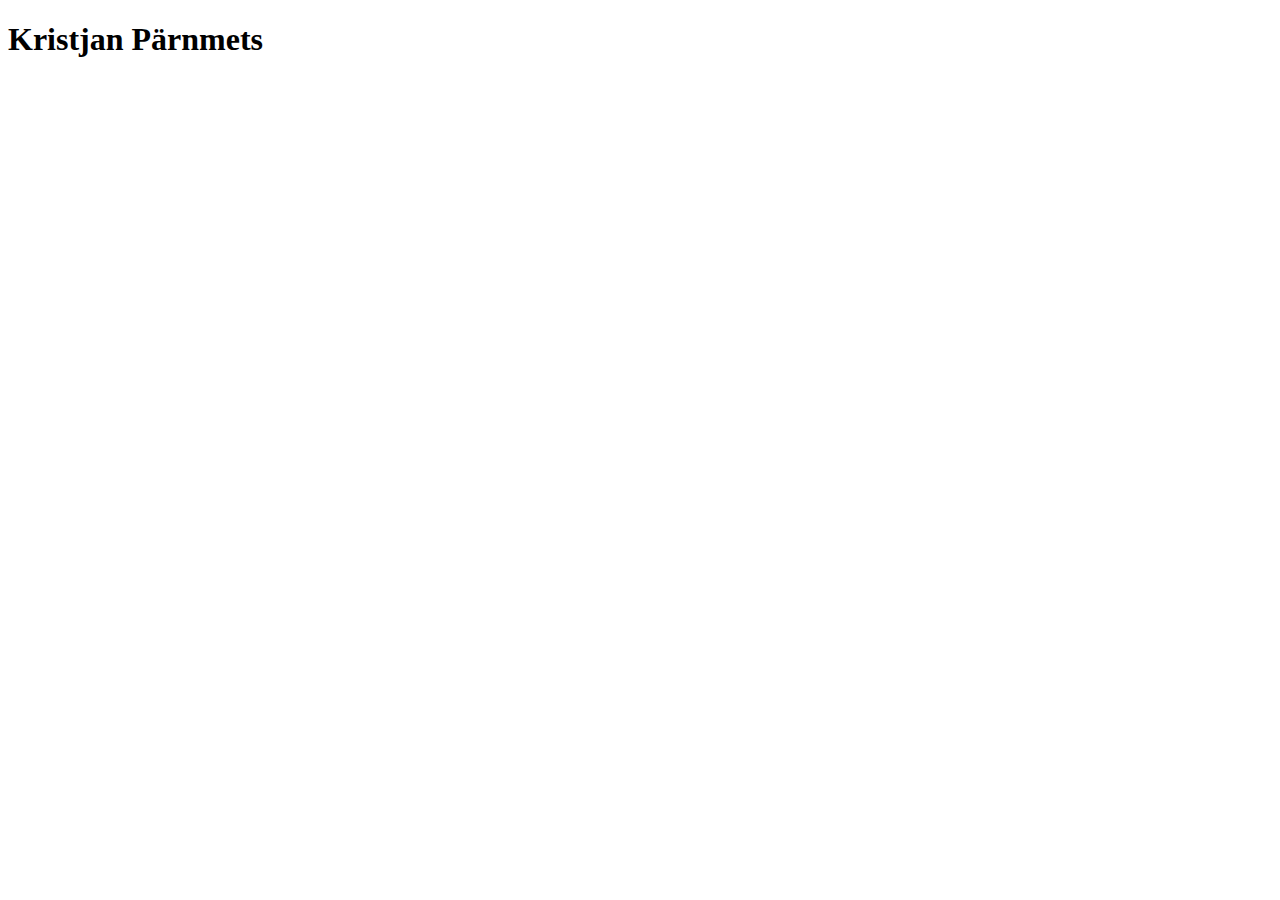
==== commit 1cfd2c8a: "starting over again" ====
--- a/index.html
+++ b/index.html
@@ -8,140 +8,14 @@
   <link rel="stylesheet" href="style.css" />
   <link rel="icon" type="image/png" href="img/favicon.png" />
   <link href="./font-awesome/css/all.css" rel="stylesheet" />
-  <link rel="stylesheet" href="https://maxcdn.bootstrapcdn.com/bootstrap/4.5.2/css/bootstrap.min.css" />
   <link rel="stylesheet" href="https://cdnjs.cloudflare.com/ajax/libs/animate.css/4.1.1/animate.min.css" />
   <script src="index.js"></script>
 </head>
 
 <body>
-  <div id="container" class="container">
-    <nav class="navbar navbar-expand-lg">
-      <button class="navbar-toggler ml-auto mt-3" type="button" data-toggle="collapse" data-target="#navbar">
-        <i class="fas fa-bars"></i>
-      </button>
-      <div class="collapse navbar-collapse justify-content-center" id="navbar">
-        <ul class="navbar-nav text-right mt-2 mt-lg-0">
-          <li class="nav-item">
-            <a class="nav-link" href="#aboutme">About me</a>
-          </li>
-          <li class="nav-item">
-            <a class="nav-link" href="#projects">Projects</a>
-          </li>
-          <li class="nav-item">
-            <a class="nav-link" href="#contact">Contact</a>
-          </li>
-        </ul>
-      </div>
-    </nav>
-
-    <section>
-      <div id="header">
-        <div>
-          <h1>Hey!</h1>
-          <p>My name is Kristjan and I am an aspiring web developer.</p>
-        </div>
-        <div>
-          <img src="./img/mina.jpg" alt="picture of me" />
-        </div>
-      </div>
-      <div class="d-flex justify-content-center">
-        <i id="scroll-down" class="fas fa-arrow-down"></i>
-      </div>
-    </section>
-
-    <section id="aboutme" class="d-flex justify-content-center align-items-center flex-column">
-      <p>
-        During high school I had a certain plan to go to university. I have
-        always been very interested in computers, but there's also a language
-        fanatic side of me. The fanatic took over, hence the reason why I am
-        studying Estonian language and literature. However, I still have not
-        lost my keen interest in web development, programming and data
-        science, which is why I want to become a web developer.
-      </p>
-      <p>Now that I am on my last year of bachelor's degree, I plan on continuing into the world of web design &
-        development at <a href="https://www.tptlive.ee/">Tallinn Polytechnic School</a>. Why? <strong>I need that paper,
-          bro.</strong> Nobody is going to believe my heartfelt interest otherwise. At least I think so... or fear so.
-      </p>
-    </section>
-
-    <section id="projects" class="d-flex justify-content-around align-items-center">
-      <div class="card" style="width: 18rem;">
-        <img class="card-img-top" src="/img/spork.png" alt="Card image cap">
-        <div class="card-body">
-          <h5 class="card-title">Redesign for Spork.org</h5>
-          <p class="card-text">A redesign for an university course</p>
-          <a href="https://www.figma.com/file/dTFSFU1gtjsjzb2PeCRxdK/spork.org-redesign?node-id=0%3A1"
-            class="btn btn-primary" target="_blank">Check it out on Figma</a>
-        </div>
-      </div>
-
-      <div class="card" style="width: 18rem;">
-        <img class="card-img-top" src="/img/personal-website.png" alt="Card image cap">
-        <div class="card-body">
-          <h5 class="card-title">Personal website</h5>
-          <p class="card-text">The repository for this website</p>
-          <a href="https://github.com/pxska/personal-website" class="btn btn-primary" target="_blank">Check it
-            out on GitHub</a>
-        </div>
-      </div>
-
-      <div class="card" style="width: 18rem;">
-        <img class="card-img-top" src="/img/monster-maze.png" alt="Card image cap">
-        <div class="card-body">
-          <h5 class="card-title">Monster maze</h5>
-          <p class="card-text">A game I made with PyGame</p>
-          <a href="https://github.com/pxska/monster-maze" class="btn btn-primary" target="_blank">Check it out
-            on GitHub</a>
-        </div>
-      </div>
-    </section>
-
-    <section id="contact" class="row justify-content-center align-items-center flex-column">
-      <div class="col-auto">
-        <table class="table table-responsive table-borderless">
-          <tr>
-            <td>
-              <img src="./img/discord.svg" alt="Discord" />
-            </td>
-            <td>
-              <p>Kristjan#9334</p>
-            </td>
-          </tr>
-          <tr>
-            <td><img src="./img/gmail.svg" alt="Gmail" /></td>
-            <td>
-              <p>
-                <a href="mailto:kristjanparnmets@gmail.com">kristjanparnmets@gmail.com</a>
-              </p>
-            </td>
-          </tr>
-          <tr>
-            <td><img src="./img/instagram.svg" alt="Instagram" /></td>
-            <td>
-              <p>
-                <a href="https://www.instagram.com/pxrnmets" target="_blank">@pxrnmets</a>
-              </p>
-            </td>
-          </tr>
-          <tr>
-            <td><img src="./img/linkedin.svg" alt="LinkedIn" /></td>
-            <td>
-              <p>
-                <a href="https://www.linkedin.com/in/kristjan-parnmets/" target="_blank">Kristjan Pärnmets</a>
-              </p>
-            </td>
-          </tr>
-        </table>
-      </div>
-      <a class="text-center" href="cv.html" id="cv">Want to check out my CV?</a>
-    </section>
-  </div>
-
-  <script src="https://ajax.googleapis.com/ajax/libs/jquery/3.5.1/jquery.min.js"></script>
-  <script src="https://cdnjs.cloudflare.com/ajax/libs/popper.js/1.16.0/umd/popper.min.js"></script>
-  <script src="https://maxcdn.bootstrapcdn.com/bootstrap/4.5.2/js/bootstrap.min.js"></script>
-  <script async defer src="https://scripts.simpleanalyticscdn.com/latest.js"></script>
-  <noscript><img src="https://queue.simpleanalyticscdn.com/noscript.gif" alt="" /></noscript>
+  <section>
+    <h1>Kristjan Pärnmets</h1>
+  </section>
 </body>
 
 </html>--- a/style.css
+++ b/style.css
@@ -1,171 +1,5 @@
-/* EVERYTHING LOL */
-
-#aboutme,
-#projects,
-#contact {
-  height: 100vh;
-}
-
-* {
+html {
+  padding: 0;
   margin: 0;
-  padding: 0;
   box-sizing: border-box;
-}
-
-html {
-  scroll-behavior: smooth;
-}
-
-body {
-  background-color: #eeeeee !important;
-  font-size: 1.25rem !important;
-}
-
-/* NAVBAR */
-
-.nav {
-  height: 10vh;
-}
-
-#navbar ul li a {
-  text-decoration: none;
-  color: #1f1f1f;
-  font-weight: 500;
-  padding: 15px 20px 0px 20px;
-}
-
-#navbar ul li a:hover {
-  animation: tada;
-  animation-duration: 1s;
-}
-
-/* HEADER */
-
-#header img {
-  border-radius: 50%;
-  width: 500px;
-  height: auto;
-}
-
-#header {
-  height: 85vh;
-  display: flex;
-  flex-direction: row;
-  justify-content: space-between;
-  align-items: center;
-}
-
-#scroll-down {
-  height: 5vh;
-  text-align: center;
-}
-
-/* ABOUT ME PART OF THE PAGE */
-
-#aboutme a {
-  text-decoration: none;
-  color: #1f1f1f;
-}
-
-#aboutme a:hover {
-  color: #F3A712;
-}
-
-/* PROJECTS PART OF THE PAGE */
-
-#projects a {
-  background-color: #2d561d;
-  border: none;
-}
-
-#projects a:hover {
-  background-color: #F3A712;
-}
-
-.card-img-top {
-  width: 100%;
-  height: 9.5vw;
-  object-fit: contain;
-}
-
-/* CONTACT PART OF THE PAGE */
-
-#contact img {
-  width: 2rem;
-  height: 2rem;
-}
-
-#contact a {
-  text-decoration: none;
-  color: #1f1f1f;
-  transition: all 0.15s;
-}
-
-#contact a:hover {
-  color: #F3A712;
-}
-
-.social-icon {
-  display: flex;
-}
-
-/* CURRICULUM VITAE CSS*/
-
-#cv_header {
-  padding-bottom: 2rem;
-}
-
-#leftcolumn {
-  background-color: #f0f0f0;
-  color: #1f1f1f;
-}
-
-#rightcolumn {
-  background-color: #1f1f1f;
-  color: #f0f0f0;
-}
-
-.fname,
-.lname {
-  font-size: 5rem;
-}
-
-/* MOBILE RESPONSIVENESS */
-
-@media screen and (max-width: 768px) {
-  #header img {
-    width: 300px;
-  }
-
-  #header {
-    flex-direction: column;
-    justify-content: center;
-    text-align: center;
-  }
-
-  #navbar ul li a:hover {
-    animation: none;
-  }
-
-  #projects {
-    flex-direction: column;
-    text-align: center;
-  }
-
-  #projects a:hover {
-    background-color: #2d561d;
-  }
-
-  #projects .card-img-top {
-    display: none;
-  }
-
-  #contact a {
-    transition: none;
-  }
-
-  #contact a:hover {
-    color: #1f1f1f;
-  }
-
 }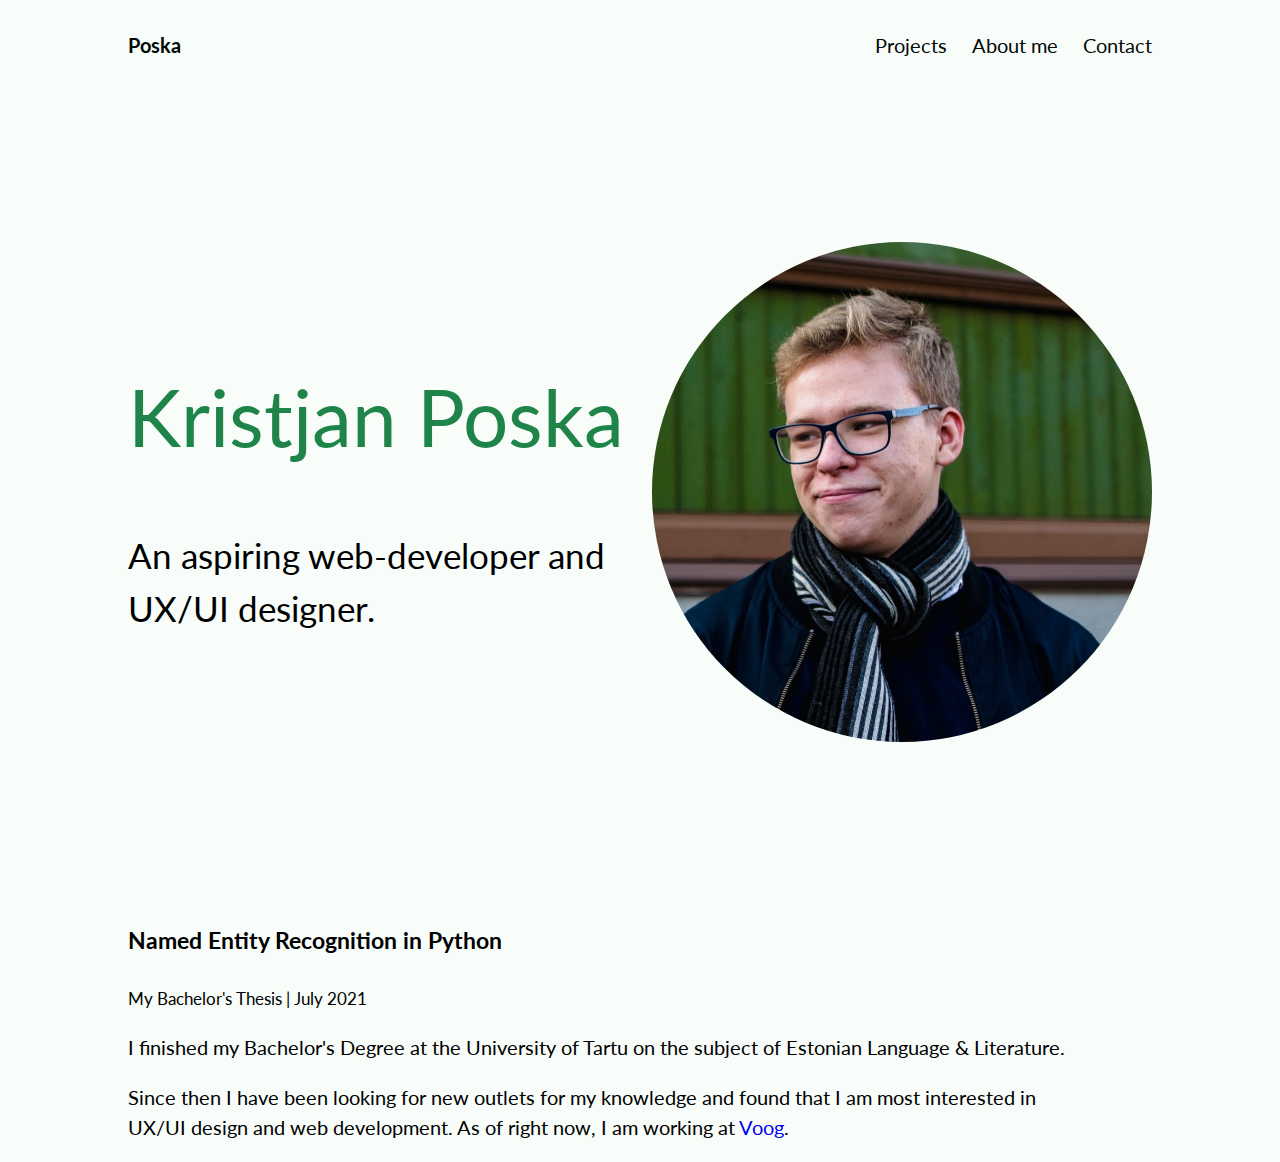
==== commit 43dc77e0: "Developing the new website." ====
--- a/index.html
+++ b/index.html
@@ -4,18 +4,43 @@
 <head>
   <meta charset="UTF-8" />
   <meta name="viewport" content="width=device-width, initial-scale=1.0" />
-  <title>Kristjan Pärnmets</title>
-  <link rel="stylesheet" href="style.css" />
-  <link rel="icon" type="image/png" href="img/favicon.png" />
-  <link href="./font-awesome/css/all.css" rel="stylesheet" />
+  <title>Kristjan Poska</title>
   <link rel="stylesheet" href="https://cdnjs.cloudflare.com/ajax/libs/animate.css/4.1.1/animate.min.css" />
-  <script src="index.js"></script>
+  <link rel="stylesheet" href="/assets/scss/style.css" />
 </head>
 
 <body>
-  <section>
-    <h1>Kristjan Pärnmets</h1>
-  </section>
+  <div class="wrap">
+    <nav>
+      <a href="/"><span><strong>Poska</strong></span></a>
+      <ul id="nav-list">
+        <li ><a href="#projects" class="nav-link">Projects</a></li>
+        <li ><a href="#about" class="nav-link">About me</a></li>
+        <li ><a href="#contact" class="nav-link">Contact</a></li>
+    </nav>
+    <header>
+      <div class="hero-text">
+        <h1 id="hero-text-heading">Kristjan Poska</h1>
+        <small id="hero-text-small">An aspiring web-developer and UX/UI designer.</small>
+      </div>
+      <div class="hero-image">
+        <img src="assets/img/mina.jpg" />
+      </div>
+    </header>
+    <section id="projects">
+      <div class="project">
+        <h3>Named Entity Recognition in Python</h3>
+        <small>My Bachelor's Thesis | July 2021</small>
+        <p></p>
+      </div>
+    </section>
+    <section id="about">
+      <p>I finished my Bachelor's Degree at the University of Tartu on the subject of Estonian Language & Literature.</p>
+      <p>Since then I have been looking for new outlets for my knowledge and found that I am most interested in <br>
+      UX/UI design and web development. As of right now, I am working at <a href="voog.com">Voog</a>.</p>
+    </section>
+    <section id="contact"></section>
+  </div>
 </body>
 
 </html>--- a/assets/scss/style.css
+++ b/assets/scss/style.css
@@ -0,0 +1,112 @@
+@import url("https://fonts.googleapis.com/css2?family=Lato:ital,wght@0,100;0,300;0,400;0,700;0,900;1,100;1,300;1,400;1,700;1,900&display=swap");
+html {
+  font-size: 100%;
+  -webkit-box-sizing: border-box;
+          box-sizing: border-box;
+  scroll-behavior: smooth;
+}
+
+*, *::before, *::after {
+  -webkit-box-sizing: inherit;
+          box-sizing: inherit;
+}
+
+body {
+  background-color: #f8fdfa;
+  margin: 0;
+  padding: 0;
+  font-family: "Lato", sans-serif;
+  font-size: 20px;
+  line-height: 1.5;
+}
+
+.wrap {
+  width: 80%;
+  margin: 0 auto;
+}
+
+a {
+  text-decoration: none;
+}
+
+nav {
+  display: -webkit-box;
+  display: -ms-flexbox;
+  display: flex;
+  -webkit-box-align: center;
+      -ms-flex-align: center;
+          align-items: center;
+  -webkit-box-pack: justify;
+      -ms-flex-pack: justify;
+          justify-content: space-between;
+  height: 10vh;
+}
+
+.nav-link {
+  color: #020804;
+  padding: 0 0 0 25px;
+}
+
+nav span {
+  color: #020804;
+  padding: 0 25px 0 0;
+}
+
+#nav-list {
+  display: -webkit-box;
+  display: -ms-flexbox;
+  display: flex;
+  list-style: none;
+  -webkit-box-pack: end;
+      -ms-flex-pack: end;
+          justify-content: end;
+}
+
+nav a span:hover, .nav-link:hover {
+  color: #1e8449;
+}
+
+header {
+  display: -webkit-box;
+  display: -ms-flexbox;
+  display: flex;
+  height: 90vh;
+  -webkit-box-pack: justify;
+      -ms-flex-pack: justify;
+          justify-content: space-between;
+  -webkit-box-align: center;
+      -ms-flex-align: center;
+          align-items: center;
+}
+
+#hero-text-heading {
+  font-size: 80px;
+  font-weight: 400;
+  margin-top: 0;
+  color: #1e8449;
+}
+
+#hero-text-small {
+  font-size: 35px;
+}
+
+.hero-text {
+  display: -webkit-box;
+  display: -ms-flexbox;
+  display: flex;
+  -webkit-box-orient: vertical;
+  -webkit-box-direction: normal;
+      -ms-flex-direction: column;
+          flex-direction: column;
+}
+
+.hero-image {
+  float: right;
+}
+
+.hero-image img {
+  width: 500px;
+  height: auto;
+  border-radius: 50%;
+}
+/*# sourceMappingURL=style.css.map */